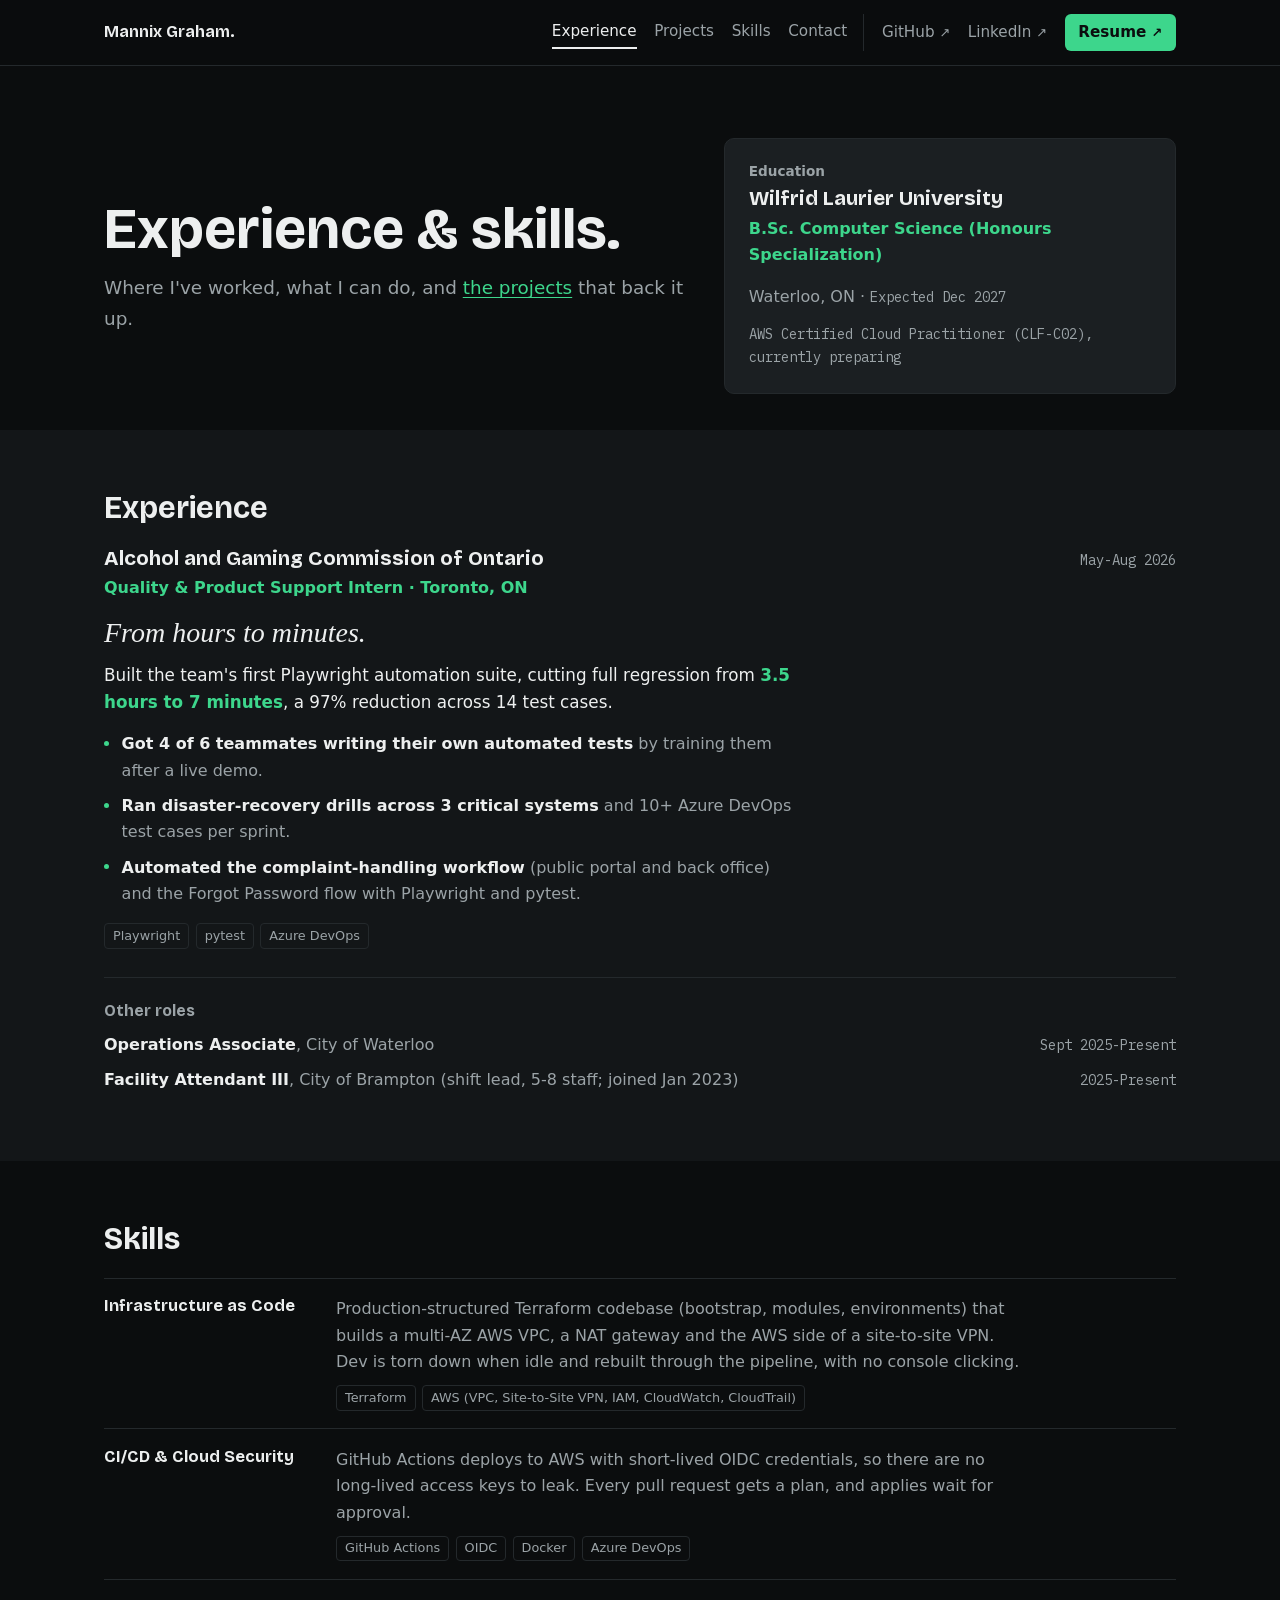
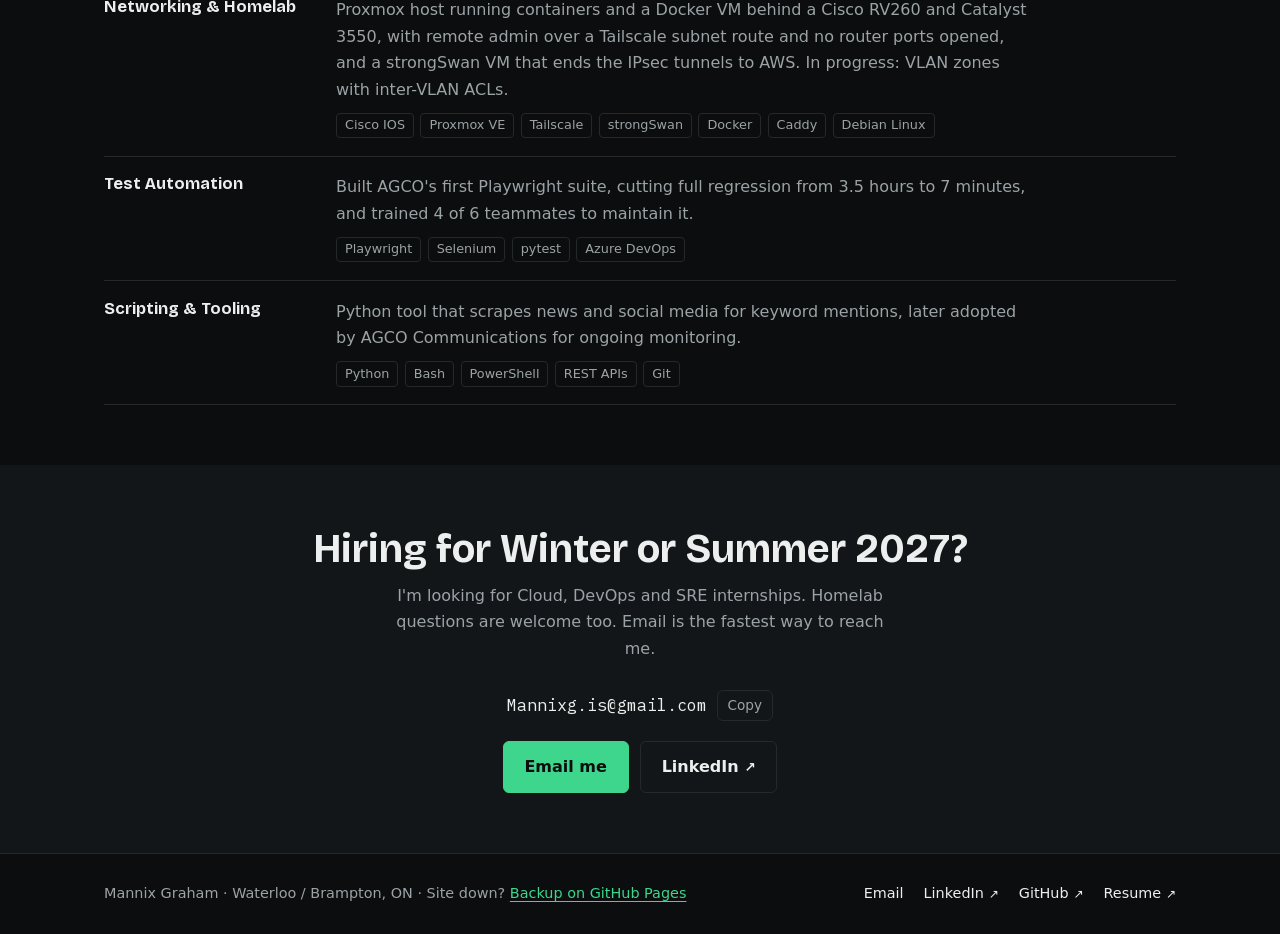
==== experience.html @ 47ee9759 "feat: hero stats, tech tags, outcome-led bullets and footer contact links Proof numbers move into th" ====
<!DOCTYPE html>
<html lang="en" class="no-js">
<head>
  <meta charset="UTF-8" />
  <meta name="viewport" content="width=device-width, initial-scale=1" />
  <title>Experience | Mannix Graham</title>
  <meta name="description" content="Quality & Product Support Intern at AGCO (Playwright suite: 3.5h to 7m regression), plus skills in Terraform, AWS, GitHub Actions, Cisco networking and test automation." />
  <meta name="theme-color" content="#0B0D0E" />
  <link rel="canonical" href="https://portfolio-site.tail8c489d.ts.net/experience.html" />
  <meta property="og:type" content="website" />
  <meta property="og:url" content="https://portfolio-site.tail8c489d.ts.net/experience.html" />
  <meta property="og:title" content="Experience | Mannix Graham" />
  <meta property="og:description" content="Quality & Product Support Intern at AGCO (Playwright suite: 3.5h to 7m regression), plus skills in Terraform, AWS, GitHub Actions, Cisco networking and test automation." />
  <meta property="og:image" content="https://mannixgr.github.io/mannix-portfolio/og-experience.png" />
  <meta property="og:image:width" content="1200" />
  <meta property="og:image:height" content="630" />
  <meta name="twitter:card" content="summary_large_image" />
  <link rel="icon" href="data:image/svg+xml,%3Csvg xmlns='http://www.w3.org/2000/svg' viewBox='0 0 64 64'%3E%3Crect width='64' height='64' rx='12' fill='%230B0D0E'/%3E%3Ctext x='32' y='43' font-family='monospace' font-size='30' font-weight='700' text-anchor='middle' fill='%233DD68C'%3EMG%3C/text%3E%3C/svg%3E" />
  <link rel="preload" href="fonts/bricolage-grotesque-latin.woff2" as="font" type="font/woff2" crossorigin />
  <script>document.documentElement.className = 'js';</script>
  <link rel="stylesheet" href="styles.css" />
</head>
<body>
  <a class="skip-link" href="#main">Skip to content</a>

  <header class="site-header">
    <div class="container nav">
      <a class="nav-name" href="./">Mannix Graham.</a>
      <nav class="nav-sections" aria-label="Sections">
        <a href="experience.html" aria-current="page">Experience</a>
        <a href="projects.html">Projects</a>
        <a href="experience.html#skills">Skills</a>
        <a href="#contact">Contact</a>
      </nav>
      <div class="nav-actions">
        <a href="https://github.com/Mannixgr" target="_blank" rel="noopener noreferrer">GitHub <span class="ext" aria-hidden="true">↗</span></a>
        <a href="https://linkedin.com/in/mannixgraham" target="_blank" rel="noopener noreferrer">LinkedIn <span class="ext" aria-hidden="true">↗</span></a>
        <a class="nav-resume" href="Mannix-Graham-Resume.pdf" target="_blank" rel="noopener noreferrer">Resume <span class="ext" aria-hidden="true">↗</span></a>
      </div>
    </div>
  </header>

  <main id="main" tabindex="-1">
    <section class="page-hero" aria-labelledby="page-title">
      <div class="container page-hero-grid">
        <div>
          <h1 id="page-title">Experience &amp; skills.</h1>
          <p class="lede">Where I've worked, what I can do, and <a href="projects.html">the projects</a> that back it up.</p>
        </div>
        <aside class="edu-card" aria-labelledby="education-title">
          <h2 id="education-title" class="edu-label">Education</h2>
          <h3>Wilfrid Laurier University</h3>
          <p class="entry-role">B.Sc. Computer Science (Honours Specialization)</p>
          <p class="entry-sub">Waterloo, ON · <span class="entry-date">Expected Dec 2027</span></p>
          <p class="also">AWS Certified Cloud Practitioner (CLF-C02), currently preparing</p>
        </aside>
      </div>
    </section>

    <!-- Experience -->
    <section class="band" id="experience" aria-labelledby="experience-title">
      <div class="container">
        <h2 id="experience-title" class="section-label">Experience</h2>

        <article class="entry">
          <div class="entry-head">
            <h3>Alcohol and Gaming Commission of Ontario</h3>
            <span class="entry-date">May-Aug 2026</span>
          </div>
          <p class="entry-role">Quality &amp; Product Support Intern · Toronto, ON</p>

          <p class="outcome">From hours to minutes.</p>
          <p class="highlight">Built the team's first Playwright automation suite, cutting full regression from <strong>3.5 hours to 7 minutes</strong>, a 97% reduction across 14 test cases.</p>

          <ul class="bullets">
            <li><strong>Got 4 of 6 teammates writing their own automated tests</strong> by training them after a live demo.</li>
            <li><strong>Ran disaster-recovery drills across 3 critical systems</strong> and 10+ Azure DevOps test cases per sprint.</li>
            <li><strong>Automated the complaint-handling workflow</strong> (public portal and back office) and the Forgot Password flow with Playwright and pytest.</li>
          </ul>
          <ul class="tech" aria-label="Tech stack"><li>Playwright</li><li>pytest</li><li>Azure DevOps</li></ul>
        </article>

        <ul class="also-list" aria-label="Other roles">
          <li class="also-label" aria-hidden="true">Other roles</li>
          <li><span><strong>Operations Associate</strong>, City of Waterloo</span><span class="entry-date">Sept 2025-Present</span></li>
          <li><span><strong>Facility Attendant III</strong>, City of Brampton (shift lead, 5-8 staff; joined Jan 2023)</span><span class="entry-date">2025-Present</span></li>
        </ul>
      </div>
    </section>

    <!-- Skills -->
    <section id="skills" aria-labelledby="skills-title">
      <div class="container">
        <h2 id="skills-title" class="section-label">Skills</h2>
        <div class="skill-list">
          <div class="skill-row">
            <h3>Infrastructure as Code</h3>
            <div>
              <p>Production-structured Terraform codebase (bootstrap, modules, environments) that builds a multi-AZ AWS VPC, a NAT gateway and the AWS side of a site-to-site VPN. Dev is torn down when idle and rebuilt through the pipeline, with no console clicking.</p>
              <ul class="tech" aria-label="Tech stack"><li>Terraform</li><li>AWS (VPC, Site-to-Site VPN, IAM, CloudWatch, CloudTrail)</li></ul>
            </div>
          </div>
          <div class="skill-row">
            <h3>CI/CD &amp; Cloud Security</h3>
            <div>
              <p>GitHub Actions deploys to AWS with short-lived OIDC credentials, so there are no long-lived access keys to leak. Every pull request gets a plan, and applies wait for approval.</p>
              <ul class="tech" aria-label="Tech stack"><li>GitHub Actions</li><li>OIDC</li><li>Docker</li><li>Azure DevOps</li></ul>
            </div>
          </div>
          <div class="skill-row">
            <h3>Networking &amp; Homelab</h3>
            <div>
              <p>Proxmox host running containers and a Docker VM behind a Cisco RV260 and Catalyst 3550, with remote admin over a Tailscale subnet route and no router ports opened, and a strongSwan VM that ends the IPsec tunnels to AWS. In progress: VLAN zones with inter-VLAN ACLs.</p>
              <ul class="tech" aria-label="Tech stack"><li>Cisco IOS</li><li>Proxmox VE</li><li>Tailscale</li><li>strongSwan</li><li>Docker</li><li>Caddy</li><li>Debian Linux</li></ul>
            </div>
          </div>
          <div class="skill-row">
            <h3>Test Automation</h3>
            <div>
              <p>Built AGCO's first Playwright suite, cutting full regression from 3.5 hours to 7 minutes, and trained 4 of 6 teammates to maintain it.</p>
              <ul class="tech" aria-label="Tech stack"><li>Playwright</li><li>Selenium</li><li>pytest</li><li>Azure DevOps</li></ul>
            </div>
          </div>
          <div class="skill-row">
            <h3>Scripting &amp; Tooling</h3>
            <div>
              <p>Python tool that scrapes news and social media for keyword mentions, later adopted by AGCO Communications for ongoing monitoring.</p>
              <ul class="tech" aria-label="Tech stack"><li>Python</li><li>Bash</li><li>PowerShell</li><li>REST APIs</li><li>Git</li></ul>
            </div>
          </div>
        </div>
      </div>
    </section>

    <!-- Contact -->
    <section class="cta band" id="contact" aria-labelledby="contact-title">
      <div class="container">
        <h2 id="contact-title">Hiring for Winter or Summer 2027?</h2>
        <p>I'm looking for Cloud, DevOps and SRE internships. Homelab questions are welcome too. Email is the fastest way to reach me.</p>
        <p class="email-line">
          <span class="email-address">Mannixg.is@gmail.com</span>
          <button type="button" class="copy-btn" data-copy="Mannixg.is@gmail.com">Copy</button>
        </p>
        <div class="hero-actions">
          <a class="btn btn-primary" href="mailto:Mannixg.is@gmail.com?subject=Internship%20opportunity">Email me</a>
          <a class="btn" href="https://linkedin.com/in/mannixgraham" target="_blank" rel="noopener noreferrer">LinkedIn <span class="ext" aria-hidden="true">↗</span></a>
        </div>
      </div>
    </section>
  </main>

  <footer>
    <div class="container footer-row">
      <div class="footer-id">Mannix Graham · Waterloo / Brampton, ON · <span class="deploy-stamp" hidden></span><span class="mirror-link">Site down? <a href="https://mannixgr.github.io/mannix-portfolio/">Backup on GitHub Pages</a></span></div>
      <nav class="footer-links" aria-label="Contact">
        <a href="mailto:Mannixg.is@gmail.com">Email</a>
        <a href="https://linkedin.com/in/mannixgraham" target="_blank" rel="noopener noreferrer">LinkedIn <span class="ext" aria-hidden="true">↗</span></a>
        <a href="https://github.com/Mannixgr" target="_blank" rel="noopener noreferrer">GitHub <span class="ext" aria-hidden="true">↗</span></a>
        <a href="Mannix-Graham-Resume.pdf" target="_blank" rel="noopener noreferrer">Resume <span class="ext" aria-hidden="true">↗</span></a>
      </nav>
    </div>
  </footer>

  <script src="site.js"></script>
</body>
</html>
---- styles.css ----
/* Self-hosted fonts (SIL Open Font License, see fonts/README.md) */
@font-face {
  font-family: "Bricolage Grotesque";
  font-style: normal;
  font-weight: 500 700;
  font-display: swap;
  src: url("fonts/bricolage-grotesque-latin.woff2") format("woff2");
}
@font-face {
  font-family: "IBM Plex Mono";
  font-style: normal;
  font-weight: 400;
  font-display: swap;
  src: url("fonts/ibm-plex-mono-400-latin.woff2") format("woff2");
}
@font-face {
  font-family: "IBM Plex Mono";
  font-style: normal;
  font-weight: 500;
  font-display: swap;
  src: url("fonts/ibm-plex-mono-500-latin.woff2") format("woff2");
}
@font-face {
  font-family: "Instrument Serif";
  font-style: italic;
  font-weight: 400;
  font-display: swap;
  src: url("fonts/instrument-serif-italic-latin.woff2") format("woff2");
}

:root {
  --bg: #0B0D0E;              /* graphite, no colour tint */
  --bg-alt: #131618;
  --card-alt: #1B1F22;
  --border: #24292C;
  --text-main: #EDEFEF;       /* headings and body — ~17:1 on --bg */
  --text-muted: #9BA3A7;      /* secondary copy, dates, tags — ~7.6:1 on --bg */
  --accent: #3DD68C;          /* the one colour: links, CTAs, focus — ~10:1 on --bg */
  --on-accent: #0B0D0E;       /* text drawn on top of accent-filled buttons */
  --max-width: 1120px;
  --font-head: "Bricolage Grotesque", system-ui, -apple-system, "Segoe UI", sans-serif;
  --font-body: system-ui, -apple-system, "Segoe UI", sans-serif;
  --font-mono: "IBM Plex Mono", ui-monospace, "SF Mono", Menlo, monospace;
  --font-serif: "Instrument Serif", Georgia, serif; /* project outcome lines only */
  --ease: cubic-bezier(0.2, 0.7, 0.2, 1);
}

* { box-sizing: border-box; margin: 0; padding: 0; }

html { scroll-behavior: smooth; }

body {
  font-family: var(--font-body);
  font-size: 1rem;
  background: var(--bg);
  color: var(--text-main);
  line-height: 1.65;
  -webkit-font-smoothing: antialiased;
}

h1, h2, h3 { font-family: var(--font-head); font-weight: 700; line-height: 1.2; text-wrap: balance; }

a { color: var(--accent); text-underline-offset: 3px; }
a:hover { text-decoration: none; }

:focus-visible {
  outline: 3px solid var(--accent);
  outline-offset: 3px;
  border-radius: 4px;
}

.skip-link {
  position: absolute;
  left: 1rem;
  top: -4rem;
  background: var(--accent);
  color: var(--on-accent);
  padding: 0.5rem 1rem;
  border-radius: 6px;
  z-index: 50;
}
.skip-link:focus { top: 0.5rem; }

.container {
  width: 100%;
  max-width: var(--max-width);
  margin: 0 auto;
  padding: 0 1.5rem;
}

/* Header — name + the three things a recruiter needs, always in reach */
.site-header {
  position: sticky;
  top: 0;
  z-index: 20;
  background: rgba(11, 13, 14, 0.88);
  backdrop-filter: blur(6px);
  border-bottom: 1px solid var(--border);
}

.nav {
  display: flex;
  align-items: center;
  gap: 1rem;
  padding-block: 0.85rem;
}

.nav-name {
  font-family: var(--font-head);
  font-weight: 700;
  color: var(--text-main);
  text-decoration: none;
  white-space: nowrap;
  margin-right: auto;
}

/* In-page section links; the one you're reading gets aria-current */
.nav-sections { display: flex; gap: 1.1rem; }
.nav-sections a {
  color: var(--text-muted);
  text-decoration: none;
  font-size: 0.95rem;
  white-space: nowrap;
  padding: 0.2rem 0;
  border-bottom: 2px solid transparent;
  transition: color 150ms, border-color 150ms;
}
.nav-sections a:hover { color: var(--text-main); }
.nav-sections a[aria-current] { color: var(--text-main); border-bottom-color: var(--text-main); }

/* Keep headings clear of the sticky header when jumping to a section */
section[id], main, .project[id] { scroll-margin-top: 4.5rem; }
main:focus { outline: none; }

.nav-actions {
  display: flex;
  align-items: center;
  gap: 1.1rem;
  padding-left: 1.1rem;
  border-left: 1px solid var(--border);
}

/* Phones: section links drop to their own scrollable row under the name */
@media (max-width: 640px) {
  .nav { flex-wrap: wrap; row-gap: 0.5rem; }
  .nav-sections { order: 3; width: 100%; overflow-x: auto; gap: 1.25rem; }
  .nav-actions { padding-left: 0; border-left: 0; }
  section[id], main, .project[id] { scroll-margin-top: 7rem; }
}

.nav-actions a {
  color: var(--text-muted);
  text-decoration: none;
  font-size: 0.95rem;
  white-space: nowrap;
}
.nav-actions a:hover { color: var(--text-main); }

.nav-resume {
  color: var(--on-accent) !important;
  background: var(--accent);
  padding: 0.4rem 0.85rem;
  border-radius: 6px;
  font-weight: 700;
  transition: filter 150ms;
}
.nav-resume:hover { filter: brightness(0.88); }

/* Hero — the one screen every recruiter actually reads */
.hero {
  position: relative;
  padding: clamp(3rem, 9vw, 5.5rem) 0 clamp(2.5rem, 6vw, 3.5rem);
}
.hero > .container { position: relative; z-index: 1; }
.hero .proof { margin-top: clamp(2rem, 5vw, 3rem); }
@media (min-width: 960px) {
  .hero-grid { display: grid; grid-template-columns: minmax(0, 1.5fr) minmax(0, 1fr); gap: 4rem; align-items: center; }
  .hero .proof { grid-template-columns: 1fr; margin-top: 0; border-top: 0; padding: 0 0 0 2.5rem; border-left: 1px solid var(--border); gap: 1.75rem; }
}

/* Drifting network graph behind the hero; fades out toward the bottom */
.hero-net {
  position: absolute;
  inset: 0;
  width: 100%;
  height: 100%;
  pointer-events: none;
  -webkit-mask-image: linear-gradient(to bottom, #000 55%, transparent);
  mask-image: linear-gradient(to bottom, #000 55%, transparent);
}

h1 { font-size: clamp(2.3rem, 7vw, 4rem); line-height: 1.1; margin-bottom: 1rem; }

.hero-tagline {
  font-size: clamp(1.1rem, 2.6vw, 1.35rem);
  color: var(--text-muted);
  max-width: 36rem;
  margin-bottom: 1.5rem;
  text-wrap: pretty; /* no single word stranded on the last line */
}
.hero-tagline strong { color: var(--text-main); font-weight: 600; }

.hero-actions {
  display: flex;
  flex-wrap: wrap;
  gap: 0.7rem;
  margin-bottom: 1.25rem;
}
.hero .hero-actions { margin-bottom: 0; }

/* Availability: what recruiters filter on, first thing in the hero */
.hero-status {
  display: inline-block;
  font-size: 0.9rem;
  color: var(--text-muted);
  border: 1px solid var(--border);
  border-radius: 999px;
  padding: 0.3rem 0.85rem;
  margin-bottom: 1.25rem;
}
.hero-status strong { color: var(--text-main); font-weight: 600; white-space: nowrap; }
.status-dot {
  display: inline-block;
  vertical-align: middle;
  margin: -2px 0.55rem 0 0;
  width: 8px;
  height: 8px;
  border-radius: 50%;
  background: var(--accent);
  box-shadow: 0 0 0 3px rgba(61, 214, 140, 0.2);
}

.btn {
  display: inline-block;
  padding: 0.75rem 1.3rem;
  border-radius: 6px;
  border: 1px solid var(--border);
  background: transparent;
  color: var(--text-main);
  font-weight: 600;
  text-decoration: none;
  transition: background 150ms, border-color 150ms, transform 150ms;
}
.btn:hover { border-color: var(--accent); background: var(--card-alt); }
.btn:active { transform: translateY(1px); }
.btn-primary { background: var(--accent); color: var(--on-accent); border-color: var(--accent); }
.btn-primary:hover { filter: brightness(0.88); }

/* Page header on Projects / Experience */
.page-hero { padding: clamp(2.75rem, 8vw, 4.5rem) 0 clamp(1.5rem, 4vw, 2.25rem); }
.page-hero h1 { font-size: clamp(2.3rem, 6.5vw, 3.6rem); margin-bottom: 0.75rem; }
.page-hero .lede { margin: 0; }
.page-hero-grid { display: grid; gap: 2rem; }
@media (min-width: 900px) { .page-hero-grid { grid-template-columns: minmax(0, 1.3fr) minmax(0, 1fr); align-items: center; } }
.edu-card { background: var(--card-alt); border: 1px solid var(--border); border-radius: 10px; padding: 1.5rem; }
.edu-card h3 { font-size: 1.3rem; }
.edu-card .entry-sub { margin-bottom: 0.75rem; }
.edu-card .also { margin-top: 0; }
.edu-label { font-family: var(--font-body); font-size: 0.85rem; font-weight: 600; color: var(--text-muted); margin-bottom: 0.5rem; }

.more-link { display: inline-block; margin-top: 1.25rem; font-weight: 600; }

/* Section rhythm — soft alternating bands instead of boxed-in cards */
section { padding: clamp(2.5rem, 6vw, 3.75rem) 0; }
section.band { background: var(--bg-alt); }

.section-label {
  font-size: clamp(1.5rem, 3.5vw, 1.9rem);
  margin-bottom: 1.25rem;
}

.lede { font-size: 1.15rem; color: var(--text-muted); max-width: 40rem; }
.project p, .status-list, .bullets, .highlight, .skill-row p, .entry-sub { max-width: 68ch; }
.lede strong { color: var(--text-main); font-weight: 600; }

.entry + .entry { margin-top: 2rem; padding-top: 2rem; border-top: 1px solid var(--border); }

.entry-head {
  display: flex;
  flex-wrap: wrap;
  justify-content: space-between;
  align-items: baseline;
  gap: 0.25rem 1rem;
}
.entry-head h3 { font-size: 1.3rem; }
.entry-date { font-variant-numeric: tabular-nums; font-family: var(--font-mono); color: var(--text-muted); font-size: 0.88rem; white-space: nowrap; }
.entry-sub { color: var(--text-muted); margin: 0.2rem 0 1rem; }
.entry-role { color: var(--accent); font-weight: 600; margin: 0.2rem 0 1rem; }
.bullets li strong { color: var(--text-main); font-weight: 600; }
.entry .tech { margin-top: 1rem; }

/* One-line outcome above the details: "From hours to minutes." */
.outcome {
  font-family: var(--font-serif);
  font-style: italic;
  font-size: clamp(1.45rem, 3.6vw, 1.75rem);
  line-height: 1.15;
  color: var(--text-main);
  margin-bottom: 0.75rem;
}
.project .outcome { color: var(--text-main); margin-bottom: 0.75rem; }

.highlight {
  font-size: 1.05rem;
  margin-bottom: 0.9rem;
}
.highlight strong { color: var(--accent); }

.bullets { list-style: none; }
.bullets li {
  position: relative;
  padding-left: 1.1rem;
  margin-bottom: 0.55rem;
  color: var(--text-muted);
}
.bullets li::before {
  content: "";
  position: absolute;
  left: 0;
  top: 0.6em;
  width: 5px;
  height: 5px;
  border-radius: 50%;
  background: var(--accent);
}

.also {
  font-family: var(--font-mono);
  font-size: 0.88rem;
  color: var(--text-muted);
  margin-top: 1.25rem;
}

/* Other roles: one line each, title on the left, dates on the right */
.also-list { list-style: none; margin-top: 1.75rem; padding-top: 1.25rem; border-top: 1px solid var(--border); }
.also-label { font-family: var(--font-head); font-weight: 700; color: var(--text-main); margin-bottom: 0.6rem; }
.also-list li {
  display: flex;
  flex-wrap: wrap;
  justify-content: space-between;
  align-items: baseline;
  gap: 0.1rem 1rem;
  color: var(--text-muted);
  margin-bottom: 0.5rem;
}
.also-list li strong { color: var(--text-main); font-weight: 600; }

/* Projects */
/* Stacked cards; the featured ones carry a full-width diagram */
.project-grid { display: grid; gap: 1.25rem; }
.project {
  display: flex;
  flex-direction: column;
  background: var(--card-alt);
  border: 1px solid var(--border);
  border-radius: 10px;
  padding: clamp(1.25rem, 2.5vw, 2rem);
}
.project .project-links, .project > .project-link { margin-top: auto; }
.project-body > :last-child, .project-text > :last-child { margin-bottom: 0; }

/* Wide screens: two cards a row; featured ones take the full row */
@media (min-width: 760px) {
  .project-grid { grid-template-columns: 1fr 1fr; }
  .project.lead, .project.featured { grid-column: 1 / -1; }
}
/* Home lead card: text left, its diagram right */
@media (min-width: 1000px) {
  .project.lead { display: grid; grid-template-columns: minmax(0, 5fr) minmax(0, 7fr); gap: 2.5rem; align-items: center; }
  .project.lead .diagram { margin: 0; }
  /* Projects page: description left, status right, diagram full width below */
  .project.featured { display: grid; grid-template-columns: 1fr 1fr; column-gap: 2.5rem; }
  .project.featured > h2, .project.featured > .outcome, .project.featured > .diagram { grid-column: 1 / -1; }
  .project.featured > .project-body { grid-column: 1; }
  .project.featured > .status-list { grid-column: 2; }
}
.project h2, .project h3 { font-size: clamp(1.3rem, 3vw, 1.5rem); margin-bottom: 0.6rem; }
.project p { color: var(--text-muted); margin-bottom: 0.85rem; }
.project > :last-child { margin-bottom: 0; }

/* Built / In progress / Next, so the status of each part is clear at a glance */
.status-list { list-style: none; margin-bottom: 0.85rem; }
.status-list li {
  display: grid;
  grid-template-columns: 6.5rem 1fr;
  gap: 0 1rem;
  color: var(--text-muted);
  margin-bottom: 0.45rem;
}
.status-tag {
  font-family: var(--font-mono);
  font-size: 0.78rem;
  text-transform: uppercase;
  letter-spacing: 0.05em;
  color: var(--text-main);
  padding-top: 0.2rem;
}
@media (max-width: 480px) {
  .status-list li { grid-template-columns: 1fr; margin-bottom: 0.85rem; }
}

.tech { list-style: none; display: flex; flex-wrap: wrap; gap: 0.4rem; margin-bottom: 0.85rem; }
.tech li { font-size: 0.8rem; color: var(--text-muted); border: 1px solid var(--border); border-radius: 4px; padding: 0.1rem 0.5rem; line-height: 1.6; }
.ext { display: inline-block; font-size: 0.85em; transition: transform 150ms; }
a:hover .ext { transform: translate(2px, -2px); }

.project-link { display: inline-block; padding: 0.4rem 0; font-size: 0.92rem; font-weight: 600; }
.project-links { display: flex; flex-wrap: wrap; gap: 0.5rem 1.5rem; }

/* Diagram: dark frame to match the page; click opens it full size */
.diagram { margin: 1.25rem 0 0; }
.diagram a {
  display: block;
  background: var(--bg);
  border: 1px solid var(--border);
  border-radius: 12px;
  padding: 0.5rem;
  transition: border-color 150ms;
}
.diagram a:hover { border-color: var(--text-muted); }
.diagram img, .diagram svg { display: block; width: 100%; height: auto; border-radius: 4px; }

/* Self-drawing diagram: boxes fade in, then each link traces itself */
.traced .trace-node { opacity: 0; transition: opacity 500ms ease; }
.traced .trace-line { transition: stroke-dashoffset 900ms var(--ease); }
.traced .trace-late { opacity: 0; transition: opacity 600ms ease; }
.traced.is-traced .trace-node, .traced.is-traced .trace-late { opacity: 1; }
.diagram figcaption {
  font-family: var(--font-mono);
  font-size: 0.78rem;
  color: var(--text-muted);
  padding-top: 0.5rem;
  text-align: center;
}

/* Skills */
.skill-row {
  display: grid;
  grid-template-columns: 13rem 1fr;
  gap: 0.4rem 1.5rem;
  padding: 1.1rem 0;
  border-top: 1px solid var(--border);
}
.skill-row:last-child { border-bottom: 1px solid var(--border); }
.skill-row h3 { font-size: 1.02rem; }
.skill-row p { color: var(--text-muted); }
.skill-row .tech { margin: 0.6rem 0 0; }

@media (max-width: 640px) {
  .skill-row { grid-template-columns: 1fr; }
}

/* Final CTA */
.cta { text-align: center; }
.cta h2 { font-size: clamp(1.8rem, 5vw, 2.5rem); margin-bottom: 0.6rem; }
.cta p { color: var(--text-muted); max-width: 32rem; margin: 0 auto 1.75rem; }
.cta p strong { color: var(--text-main); }
.cta .hero-actions { justify-content: center; margin-bottom: 0; }

/* Email you can read and copy, for people whose mail app doesn't open */
.email-line {
  display: flex;
  justify-content: center;
  align-items: center;
  flex-wrap: wrap;
  gap: 0.6rem;
}
.cta .email-line { margin-bottom: 1.25rem; }
.email-address { font-family: var(--font-mono); color: var(--text-main); font-size: 1.05rem; }
.no-js .copy-btn { display: none; }
.copy-btn {
  font: inherit;
  font-size: 0.85rem;
  color: var(--text-muted);
  background: transparent;
  border: 1px solid var(--border);
  border-radius: 6px;
  padding: 0.2rem 0.6rem;
  cursor: pointer;
  transition: border-color 150ms, color 150ms;
}
.copy-btn:hover { border-color: var(--text-muted); color: var(--text-main); }
.copy-btn.is-copied { border-color: var(--accent); color: var(--accent); animation: copied 300ms var(--ease); }
@keyframes copied { 50% { transform: scale(1.08); } }

/* Footer */
footer {
  border-top: 1px solid var(--border);
  padding: 1.75rem 0;
  color: var(--text-muted);
  font-size: 0.9rem;
  text-align: center;
}
.footer-row { display: flex; flex-wrap: wrap; justify-content: center; align-items: center; gap: 0.75rem 2rem; }
.footer-links { display: flex; flex-wrap: wrap; justify-content: center; gap: 0.5rem 1.25rem; }
.footer-links a { color: var(--text-main); text-decoration: none; }
.footer-links a:hover { color: var(--accent); }
@media (min-width: 760px) { .footer-row { justify-content: space-between; text-align: left; } }
.deploy-stamp { display: block; font-variant-numeric: tabular-nums; font-family: var(--font-mono); font-size: 0.8rem; margin-bottom: 0.35rem; }
.deploy-stamp[hidden] { display: none; }

/* Proof strip: three numbers under the hero; stacks on phones */
.proof {
  list-style: none;
  display: grid;
  grid-template-columns: repeat(3, 1fr);
  gap: 1.5rem;
  border-top: 1px solid var(--border);
  padding-top: 1.5rem;
}
.proof li { display: flex; flex-direction: column; gap: 0.35rem; }
.proof-num {
  font-family: var(--font-head);
  font-weight: 700;
  font-size: clamp(1.6rem, 4vw, 2.1rem);
  line-height: 1.1;
  color: var(--text-main);
  font-variant-numeric: tabular-nums;
}
.proof-text { color: var(--text-muted); font-size: 0.95rem; line-height: 1.5; }
@media (max-width: 640px) {
  .proof { grid-template-columns: 1fr; gap: 1.1rem; }
}

@media (max-width: 480px) {
  .nav-actions { gap: 0.75rem; }
  /* The pill can't fit one line on phones; let it wrap as plain text */
  .hero-status { border: 0; padding: 0; }
  /* GitHub/LinkedIn sit right below in the hero; dropping them keeps the header to two rows */
  .nav-actions a:not(.nav-resume) { display: none; }
  .btn { flex: 1 1 calc(50% - 0.7rem); text-align: center; }
}

@media (prefers-reduced-motion: reduce) {
  html { scroll-behavior: auto; }
  *, *::before, *::after {
    transition: none !important;
    animation: none !important;
  }
}

.nowrap { white-space: nowrap; }
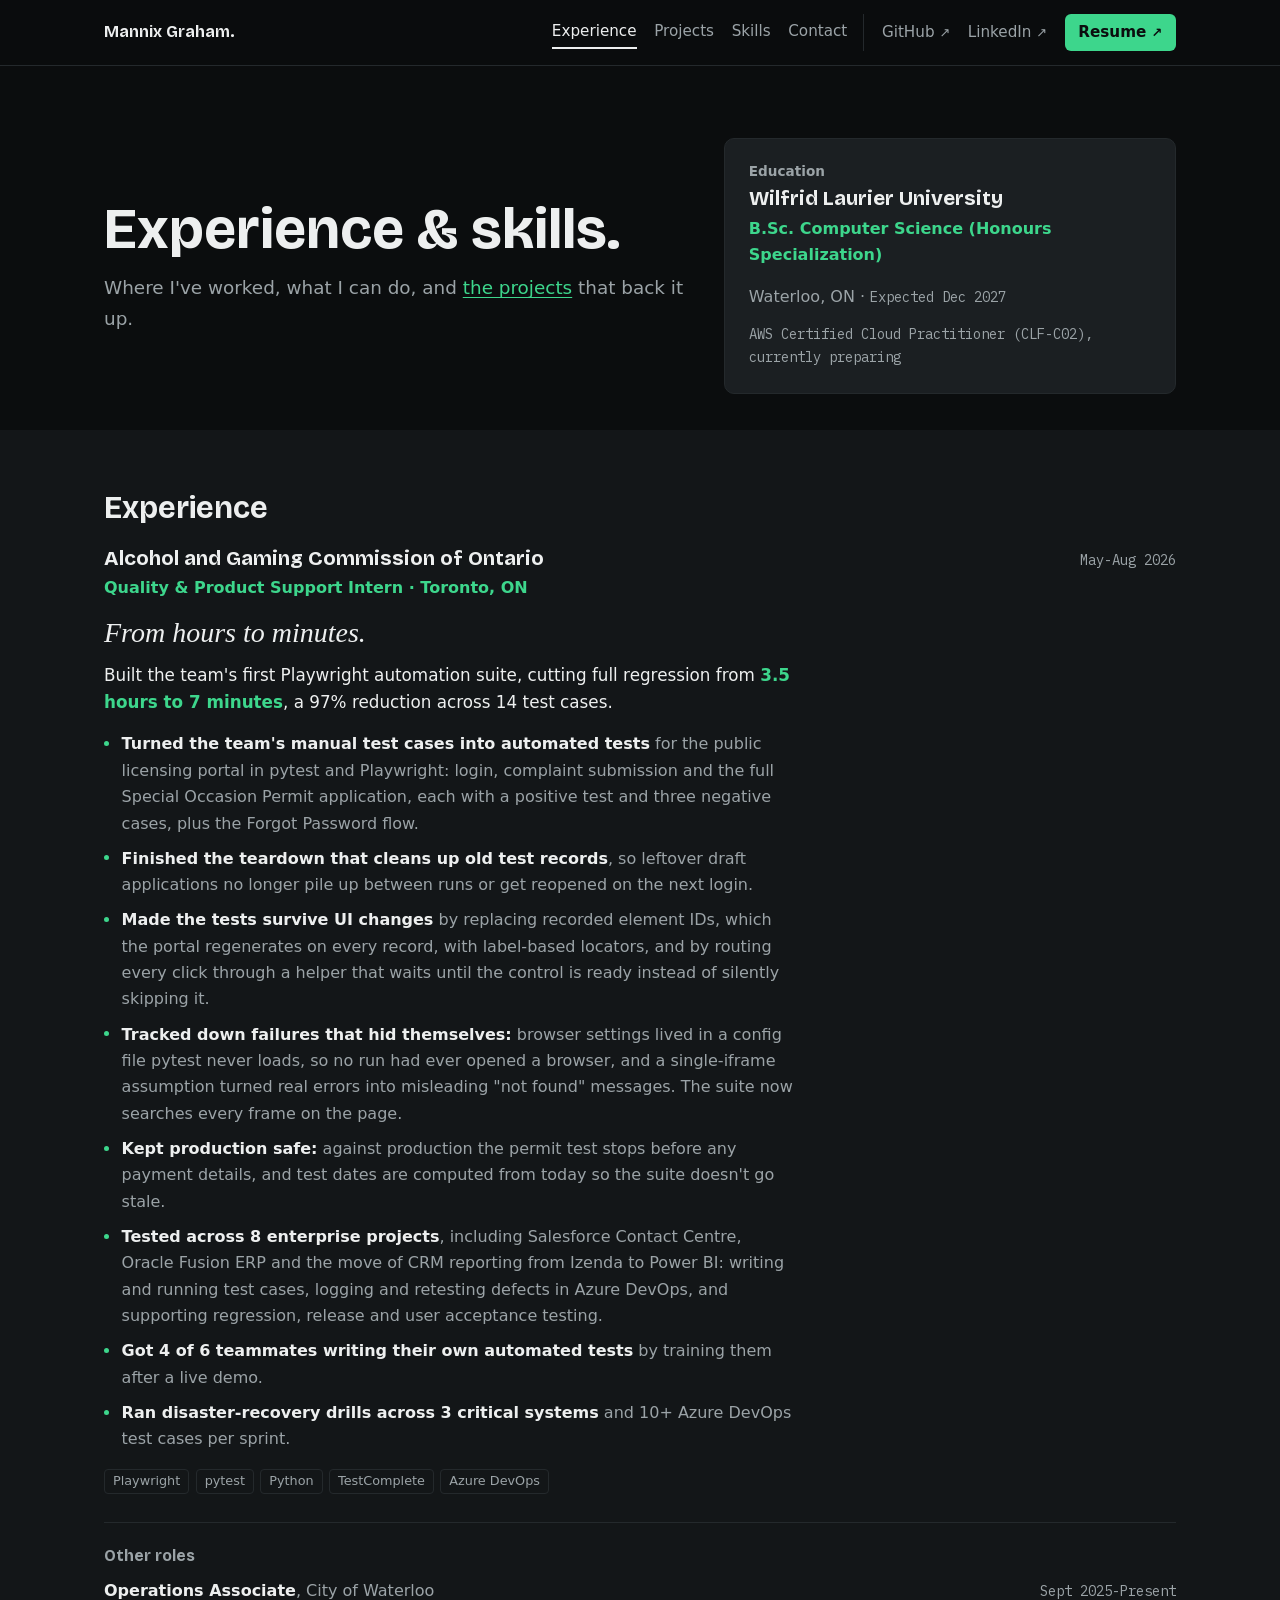
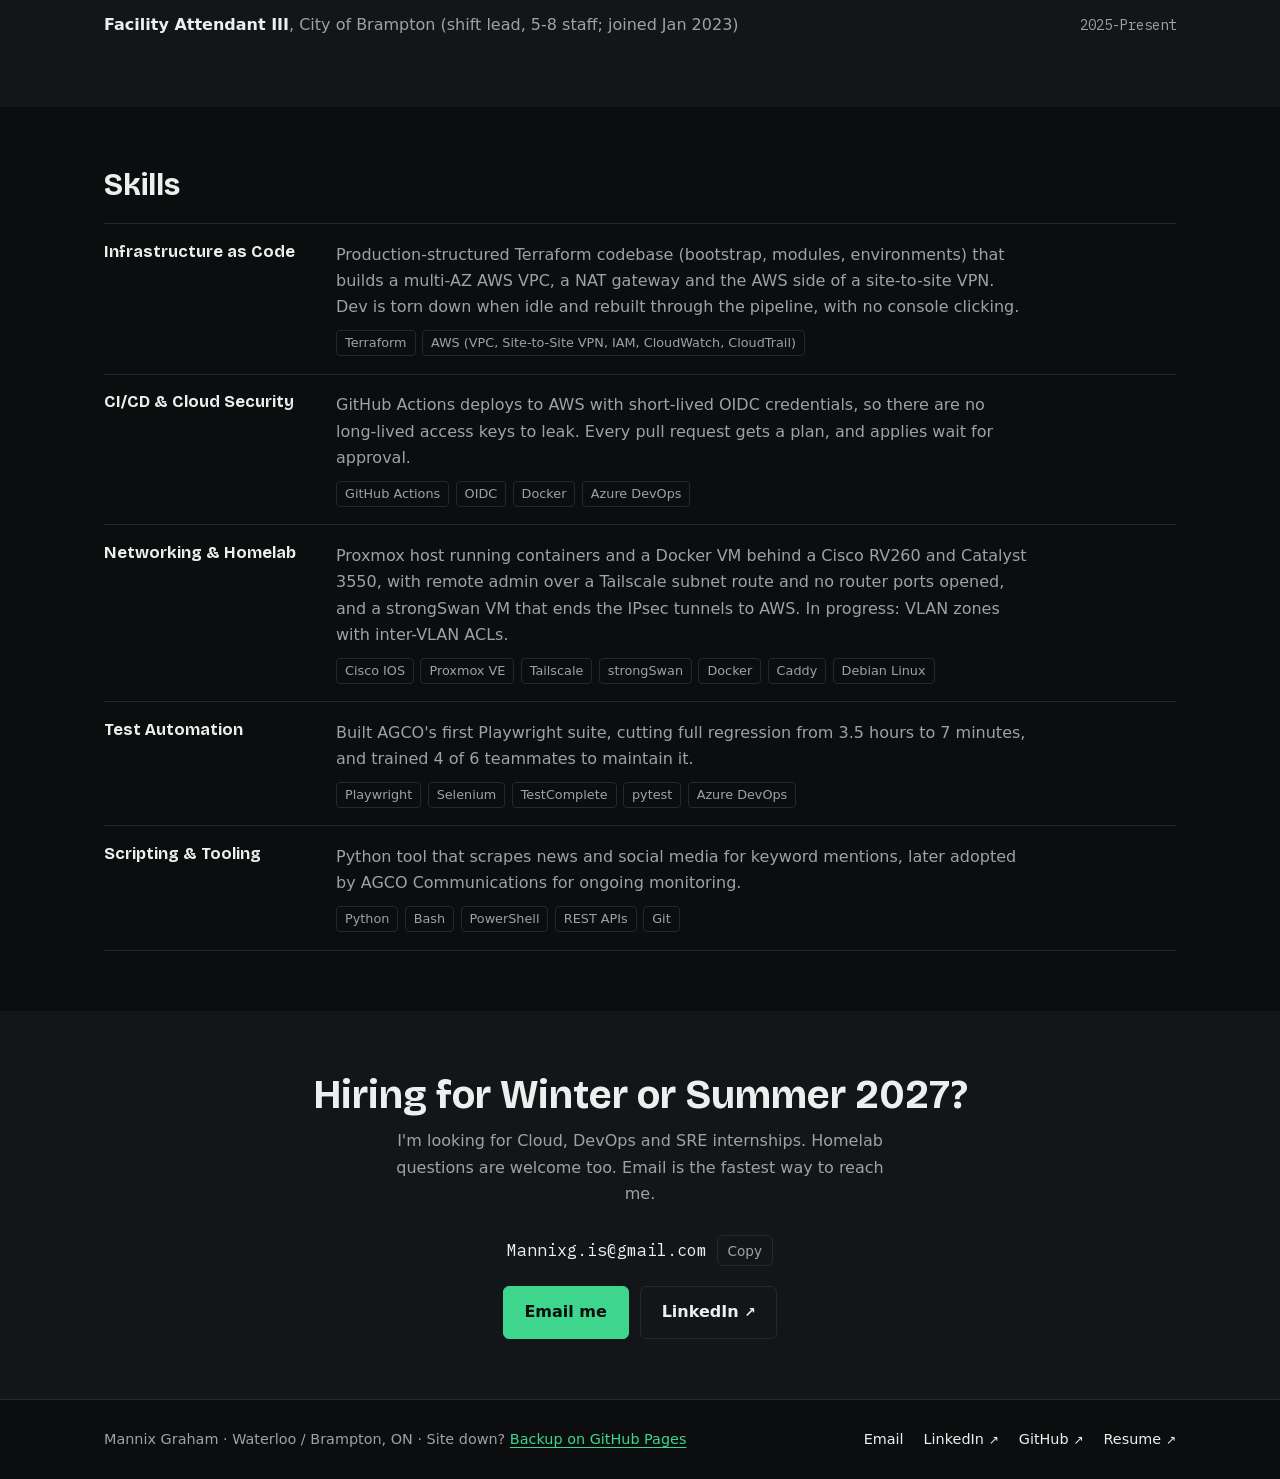
==== commit 473e0c0c: "docs: detail the AGCO automation work and enterprise testing The AGCO entry now covers the manual te" ====
--- a/experience.html
+++ b/experience.html
@@ -73,11 +73,16 @@
           <p class="highlight">Built the team's first Playwright automation suite, cutting full regression from <strong>3.5 hours to 7 minutes</strong>, a 97% reduction across 14 test cases.</p>
 
           <ul class="bullets">
+            <li><strong>Turned the team's manual test cases into automated tests</strong> for the public licensing portal in pytest and Playwright: login, complaint submission and the full Special Occasion Permit application, each with a positive test and three negative cases, plus the Forgot Password flow.</li>
+            <li><strong>Finished the teardown that cleans up old test records</strong>, so leftover draft applications no longer pile up between runs or get reopened on the next login.</li>
+            <li><strong>Made the tests survive UI changes</strong> by replacing recorded element IDs, which the portal regenerates on every record, with label-based locators, and by routing every click through a helper that waits until the control is ready instead of silently skipping it.</li>
+            <li><strong>Tracked down failures that hid themselves:</strong> browser settings lived in a config file pytest never loads, so no run had ever opened a browser, and a single-iframe assumption turned real errors into misleading "not found" messages. The suite now searches every frame on the page.</li>
+            <li><strong>Kept production safe:</strong> against production the permit test stops before any payment details, and test dates are computed from today so the suite doesn't go stale.</li>
+            <li><strong>Tested across 8 enterprise projects</strong>, including Salesforce Contact Centre, Oracle Fusion ERP and the move of CRM reporting from Izenda to Power BI: writing and running test cases, logging and retesting defects in Azure DevOps, and supporting regression, release and user acceptance testing.</li>
             <li><strong>Got 4 of 6 teammates writing their own automated tests</strong> by training them after a live demo.</li>
             <li><strong>Ran disaster-recovery drills across 3 critical systems</strong> and 10+ Azure DevOps test cases per sprint.</li>
-            <li><strong>Automated the complaint-handling workflow</strong> (public portal and back office) and the Forgot Password flow with Playwright and pytest.</li>
           </ul>
-          <ul class="tech" aria-label="Tech stack"><li>Playwright</li><li>pytest</li><li>Azure DevOps</li></ul>
+          <ul class="tech" aria-label="Tech stack"><li>Playwright</li><li>pytest</li><li>Python</li><li>TestComplete</li><li>Azure DevOps</li></ul>
         </article>
 
         <ul class="also-list" aria-label="Other roles">
@@ -118,7 +123,7 @@
             <h3>Test Automation</h3>
             <div>
               <p>Built AGCO's first Playwright suite, cutting full regression from 3.5 hours to 7 minutes, and trained 4 of 6 teammates to maintain it.</p>
-              <ul class="tech" aria-label="Tech stack"><li>Playwright</li><li>Selenium</li><li>pytest</li><li>Azure DevOps</li></ul>
+              <ul class="tech" aria-label="Tech stack"><li>Playwright</li><li>Selenium</li><li>TestComplete</li><li>pytest</li><li>Azure DevOps</li></ul>
             </div>
           </div>
           <div class="skill-row">
--- a/styles.css
+++ b/styles.css
@@ -357,6 +357,9 @@
   padding: clamp(1.25rem, 2.5vw, 2rem);
 }
 .project .project-links, .project > .project-link { margin-top: auto; }
+/* Status chip: where each project stands, before the copy */
+.project .badge { width: fit-content; align-self: flex-start; font-size: 0.78rem; font-weight: 600; color: var(--text-muted); border: 1px solid var(--border); border-radius: 999px; padding: 0.1rem 0.65rem; margin-bottom: 0.75rem; }
+.project .badge-live { color: var(--accent); border-color: rgba(61, 214, 140, 0.4); }
 .project-body > :last-child, .project-text > :last-child { margin-bottom: 0; }
 
 /* Wide screens: two cards a row; featured ones take the full row */
@@ -370,7 +373,7 @@
   .project.lead .diagram { margin: 0; }
   /* Projects page: description left, status right, diagram full width below */
   .project.featured { display: grid; grid-template-columns: 1fr 1fr; column-gap: 2.5rem; }
-  .project.featured > h2, .project.featured > .outcome, .project.featured > .diagram { grid-column: 1 / -1; }
+  .project.featured > h2, .project.featured > .outcome, .project.featured > .diagram, .project.featured > .badge { grid-column: 1 / -1; justify-self: start; }
   .project.featured > .project-body { grid-column: 1; }
   .project.featured > .status-list { grid-column: 2; }
 }
@@ -425,6 +428,13 @@
 .traced .trace-line { transition: stroke-dashoffset 900ms var(--ease); }
 .traced .trace-late { opacity: 0; transition: opacity 600ms ease; }
 .traced.is-traced .trace-node, .traced.is-traced .trace-late { opacity: 1; }
+/* Diagram lightbox: full width on the page; Esc, Close or the backdrop closes it */
+.lightbox { width: min(96vw, 1600px); max-width: none; max-height: 94vh; padding: 0.75rem; margin: auto; background: var(--bg); color: var(--text-main); border: 1px solid var(--border); border-radius: 12px; }
+.lightbox::backdrop { background: rgba(0, 0, 0, 0.78); }
+.lightbox img { display: block; width: 100%; height: auto; max-height: calc(94vh - 5rem); object-fit: contain; border-radius: 4px; }
+.lightbox-bar { display: flex; justify-content: space-between; align-items: center; gap: 1rem; padding-top: 0.75rem; }
+.lightbox .btn { padding: 0.45rem 1rem; font: inherit; font-weight: 600; cursor: pointer; }
+
 .diagram figcaption {
   font-family: var(--font-mono);
   font-size: 0.78rem;
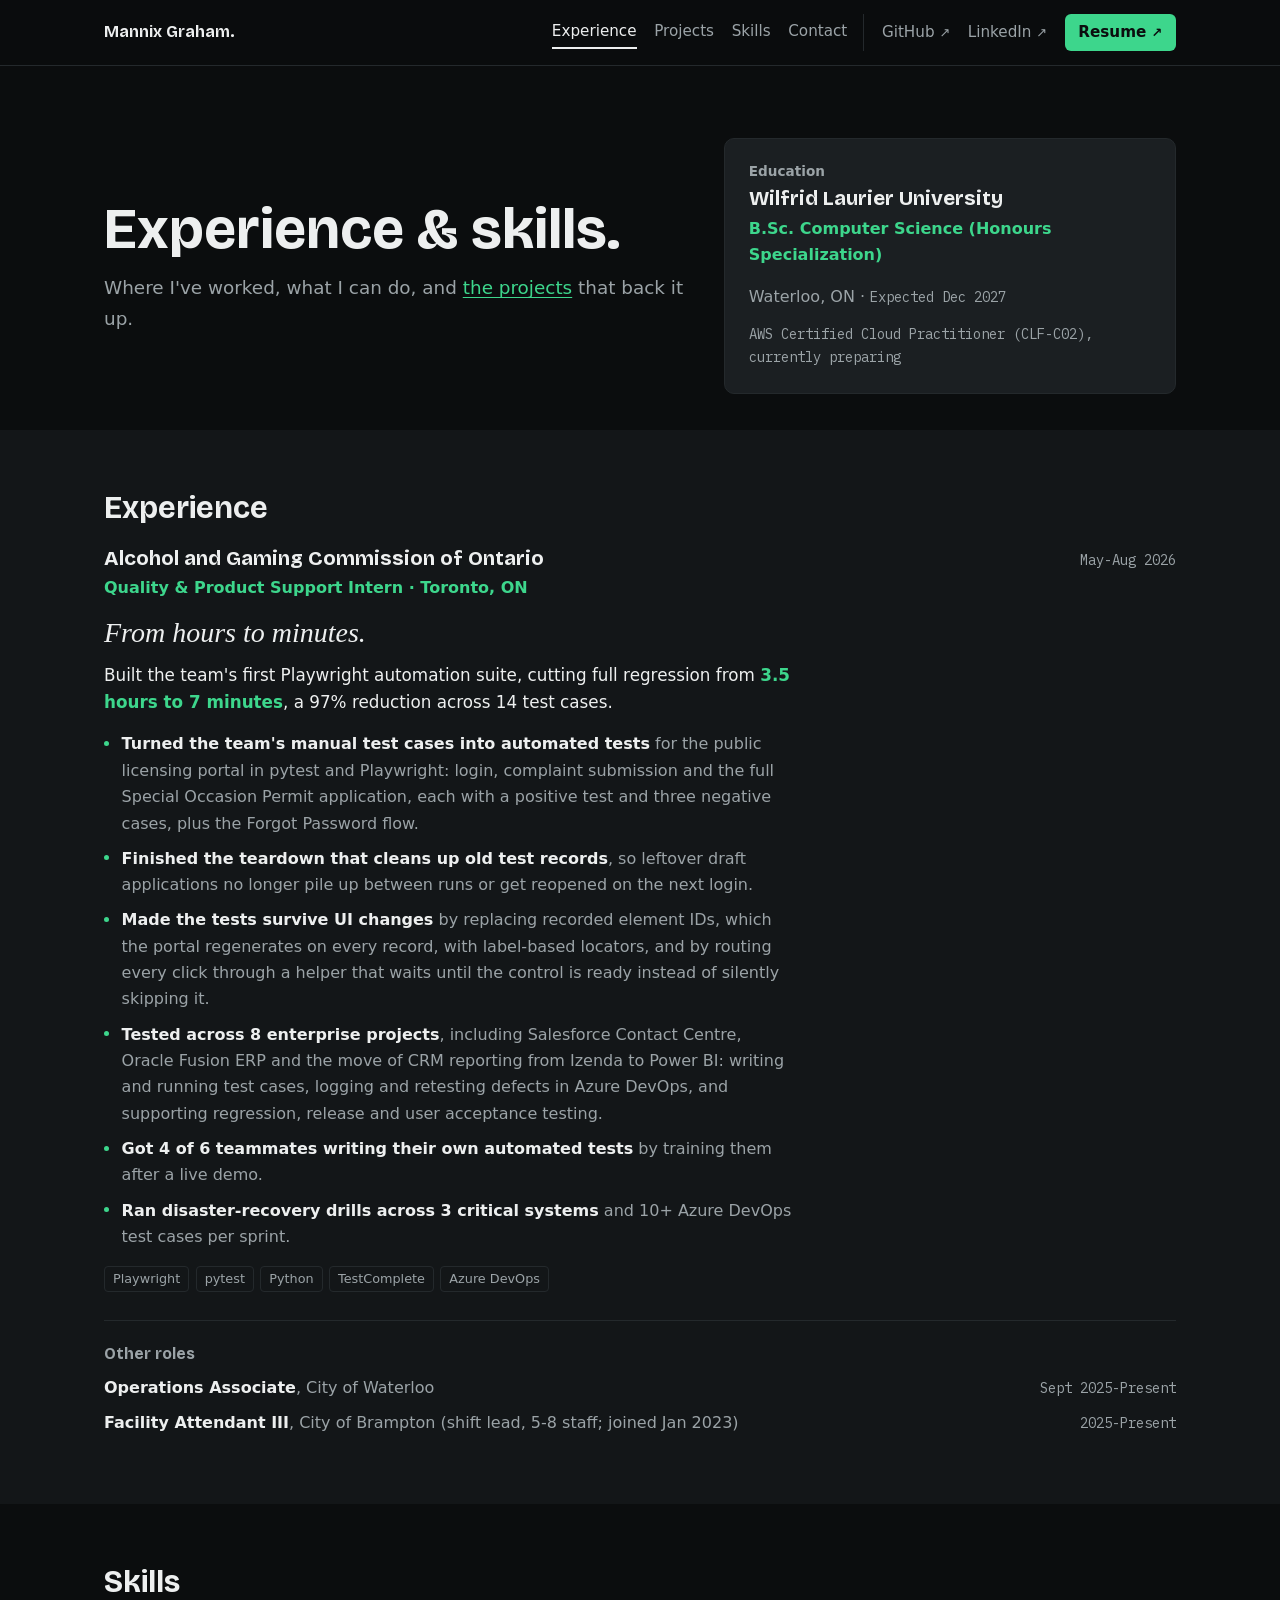
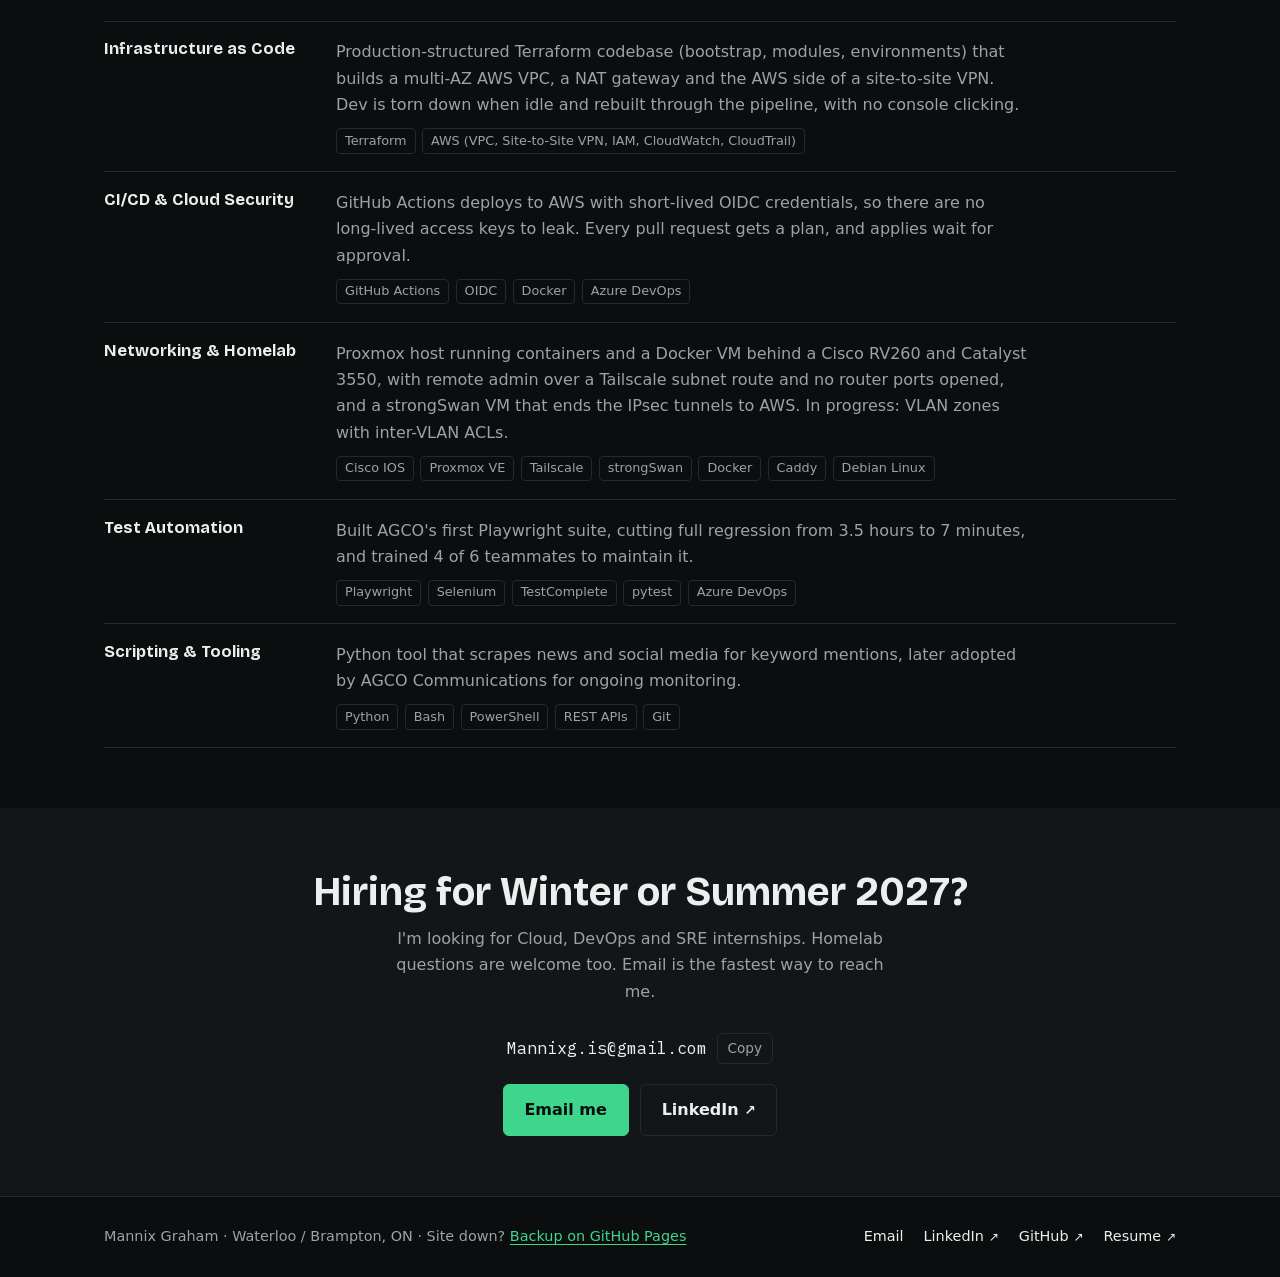
==== commit 8fb048ac: "docs: trim two AGCO bullets" ====
--- a/experience.html
+++ b/experience.html
@@ -76,8 +76,6 @@
             <li><strong>Turned the team's manual test cases into automated tests</strong> for the public licensing portal in pytest and Playwright: login, complaint submission and the full Special Occasion Permit application, each with a positive test and three negative cases, plus the Forgot Password flow.</li>
             <li><strong>Finished the teardown that cleans up old test records</strong>, so leftover draft applications no longer pile up between runs or get reopened on the next login.</li>
             <li><strong>Made the tests survive UI changes</strong> by replacing recorded element IDs, which the portal regenerates on every record, with label-based locators, and by routing every click through a helper that waits until the control is ready instead of silently skipping it.</li>
-            <li><strong>Tracked down failures that hid themselves:</strong> browser settings lived in a config file pytest never loads, so no run had ever opened a browser, and a single-iframe assumption turned real errors into misleading "not found" messages. The suite now searches every frame on the page.</li>
-            <li><strong>Kept production safe:</strong> against production the permit test stops before any payment details, and test dates are computed from today so the suite doesn't go stale.</li>
             <li><strong>Tested across 8 enterprise projects</strong>, including Salesforce Contact Centre, Oracle Fusion ERP and the move of CRM reporting from Izenda to Power BI: writing and running test cases, logging and retesting defects in Azure DevOps, and supporting regression, release and user acceptance testing.</li>
             <li><strong>Got 4 of 6 teammates writing their own automated tests</strong> by training them after a live demo.</li>
             <li><strong>Ran disaster-recovery drills across 3 critical systems</strong> and 10+ Azure DevOps test cases per sprint.</li>
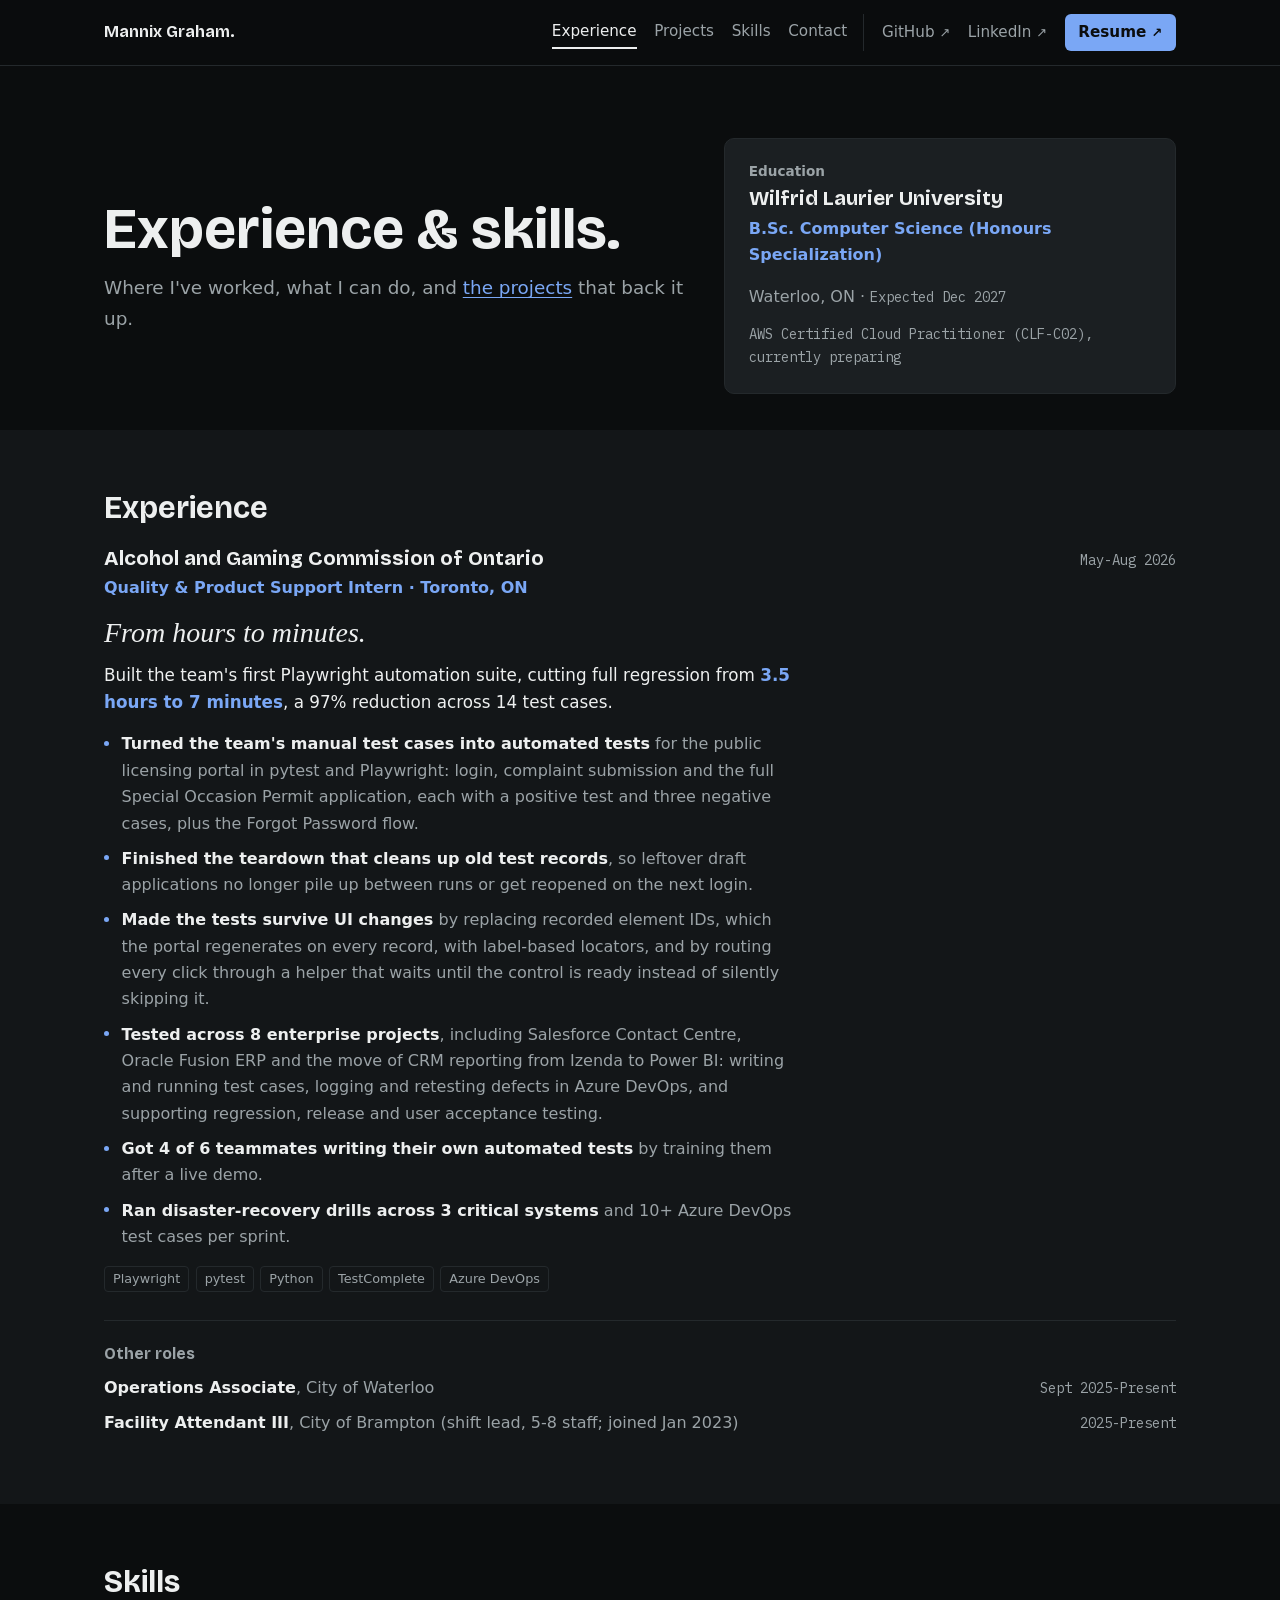
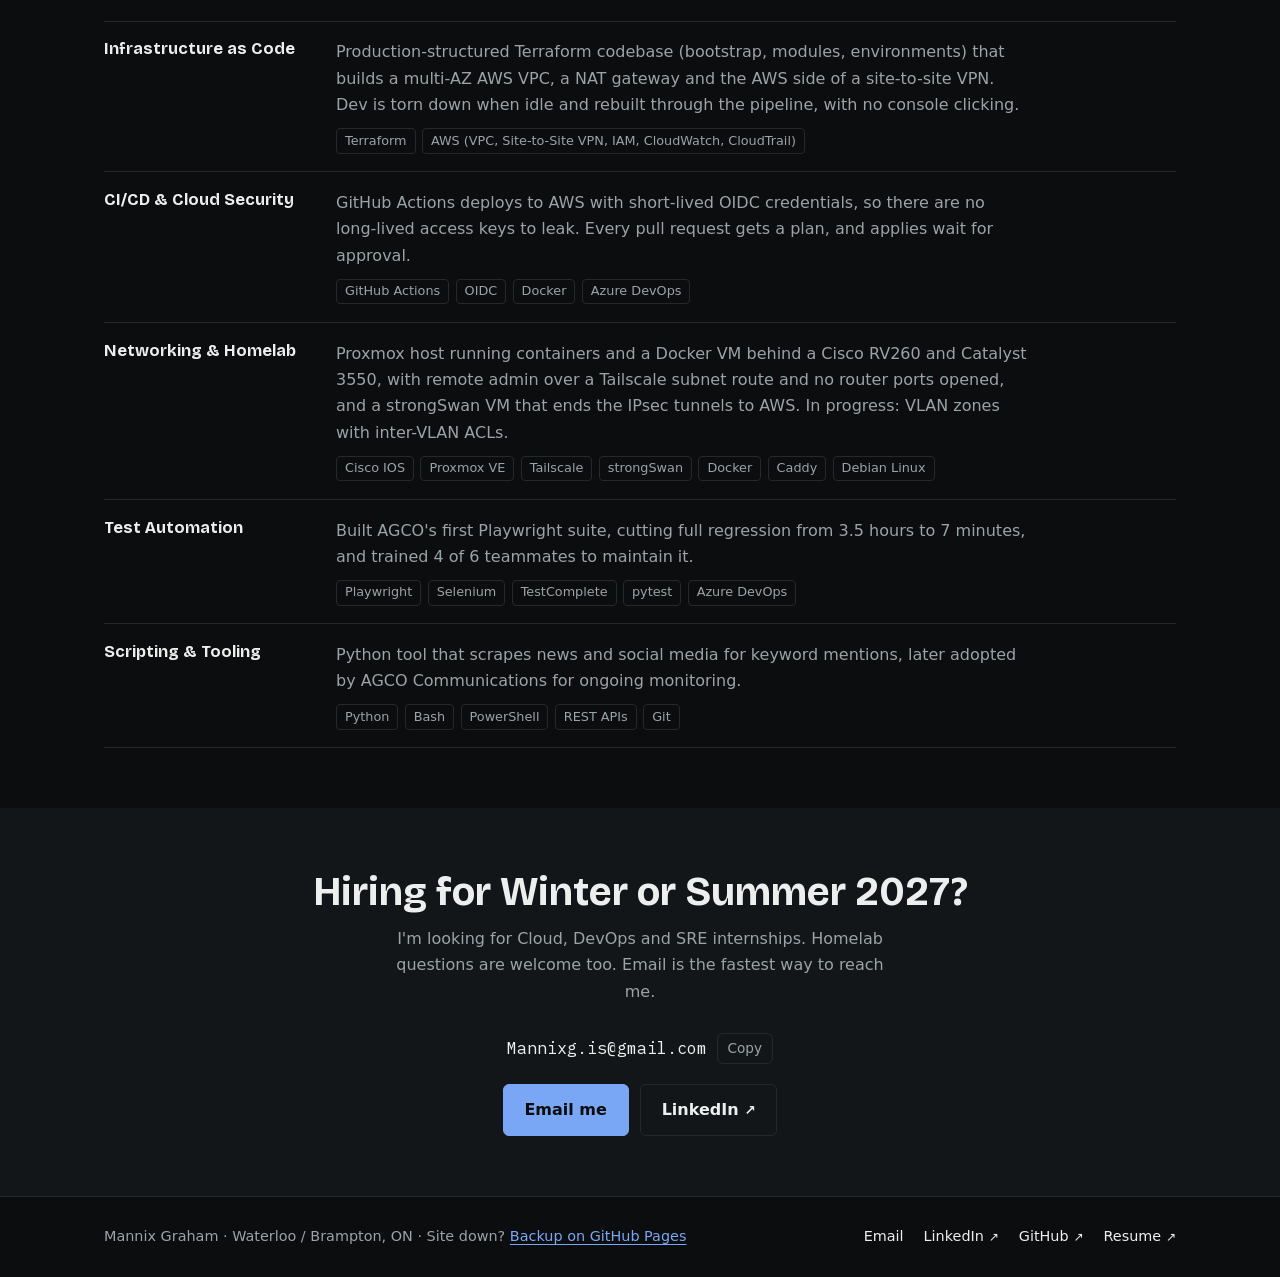
==== commit 4ad41f02: "style: switch accent to steel blue, keep status dot green" ====
--- a/experience.html
+++ b/experience.html
@@ -15,7 +15,7 @@
   <meta property="og:image:width" content="1200" />
   <meta property="og:image:height" content="630" />
   <meta name="twitter:card" content="summary_large_image" />
-  <link rel="icon" href="data:image/svg+xml,%3Csvg xmlns='http://www.w3.org/2000/svg' viewBox='0 0 64 64'%3E%3Crect width='64' height='64' rx='12' fill='%230B0D0E'/%3E%3Ctext x='32' y='43' font-family='monospace' font-size='30' font-weight='700' text-anchor='middle' fill='%233DD68C'%3EMG%3C/text%3E%3C/svg%3E" />
+  <link rel="icon" href="data:image/svg+xml,%3Csvg xmlns='http://www.w3.org/2000/svg' viewBox='0 0 64 64'%3E%3Crect width='64' height='64' rx='12' fill='%230B0D0E'/%3E%3Ctext x='32' y='43' font-family='monospace' font-size='30' font-weight='700' text-anchor='middle' fill='%237AA7F5'%3EMG%3C/text%3E%3C/svg%3E" />
   <link rel="preload" href="fonts/bricolage-grotesque-latin.woff2" as="font" type="font/woff2" crossorigin />
   <script>document.documentElement.className = 'js';</script>
   <link rel="stylesheet" href="styles.css" />
--- a/styles.css
+++ b/styles.css
@@ -35,7 +35,7 @@
   --border: #24292C;
   --text-main: #EDEFEF;       /* headings and body — ~17:1 on --bg */
   --text-muted: #9BA3A7;      /* secondary copy, dates, tags — ~7.6:1 on --bg */
-  --accent: #3DD68C;          /* the one colour: links, CTAs, focus — ~10:1 on --bg */
+  --accent: #7AA7F5;          /* steel blue: links, CTAs, focus — 8:1 on --bg */
   --on-accent: #0B0D0E;       /* text drawn on top of accent-filled buttons */
   --max-width: 1120px;
   --font-head: "Bricolage Grotesque", system-ui, -apple-system, "Segoe UI", sans-serif;
@@ -226,7 +226,7 @@
   width: 8px;
   height: 8px;
   border-radius: 50%;
-  background: var(--accent);
+  background: #3DD68C; /* status light stays green, independent of --accent */
   box-shadow: 0 0 0 3px rgba(61, 214, 140, 0.2);
 }
 
@@ -359,7 +359,7 @@
 .project .project-links, .project > .project-link { margin-top: auto; }
 /* Status chip: where each project stands, before the copy */
 .project .badge { width: fit-content; align-self: flex-start; font-size: 0.78rem; font-weight: 600; color: var(--text-muted); border: 1px solid var(--border); border-radius: 999px; padding: 0.1rem 0.65rem; margin-bottom: 0.75rem; }
-.project .badge-live { color: var(--accent); border-color: rgba(61, 214, 140, 0.4); }
+.project .badge-live { color: var(--accent); border-color: rgba(122, 167, 245, 0.4); }
 .project-body > :last-child, .project-text > :last-child { margin-bottom: 0; }
 
 /* Wide screens: two cards a row; featured ones take the full row */
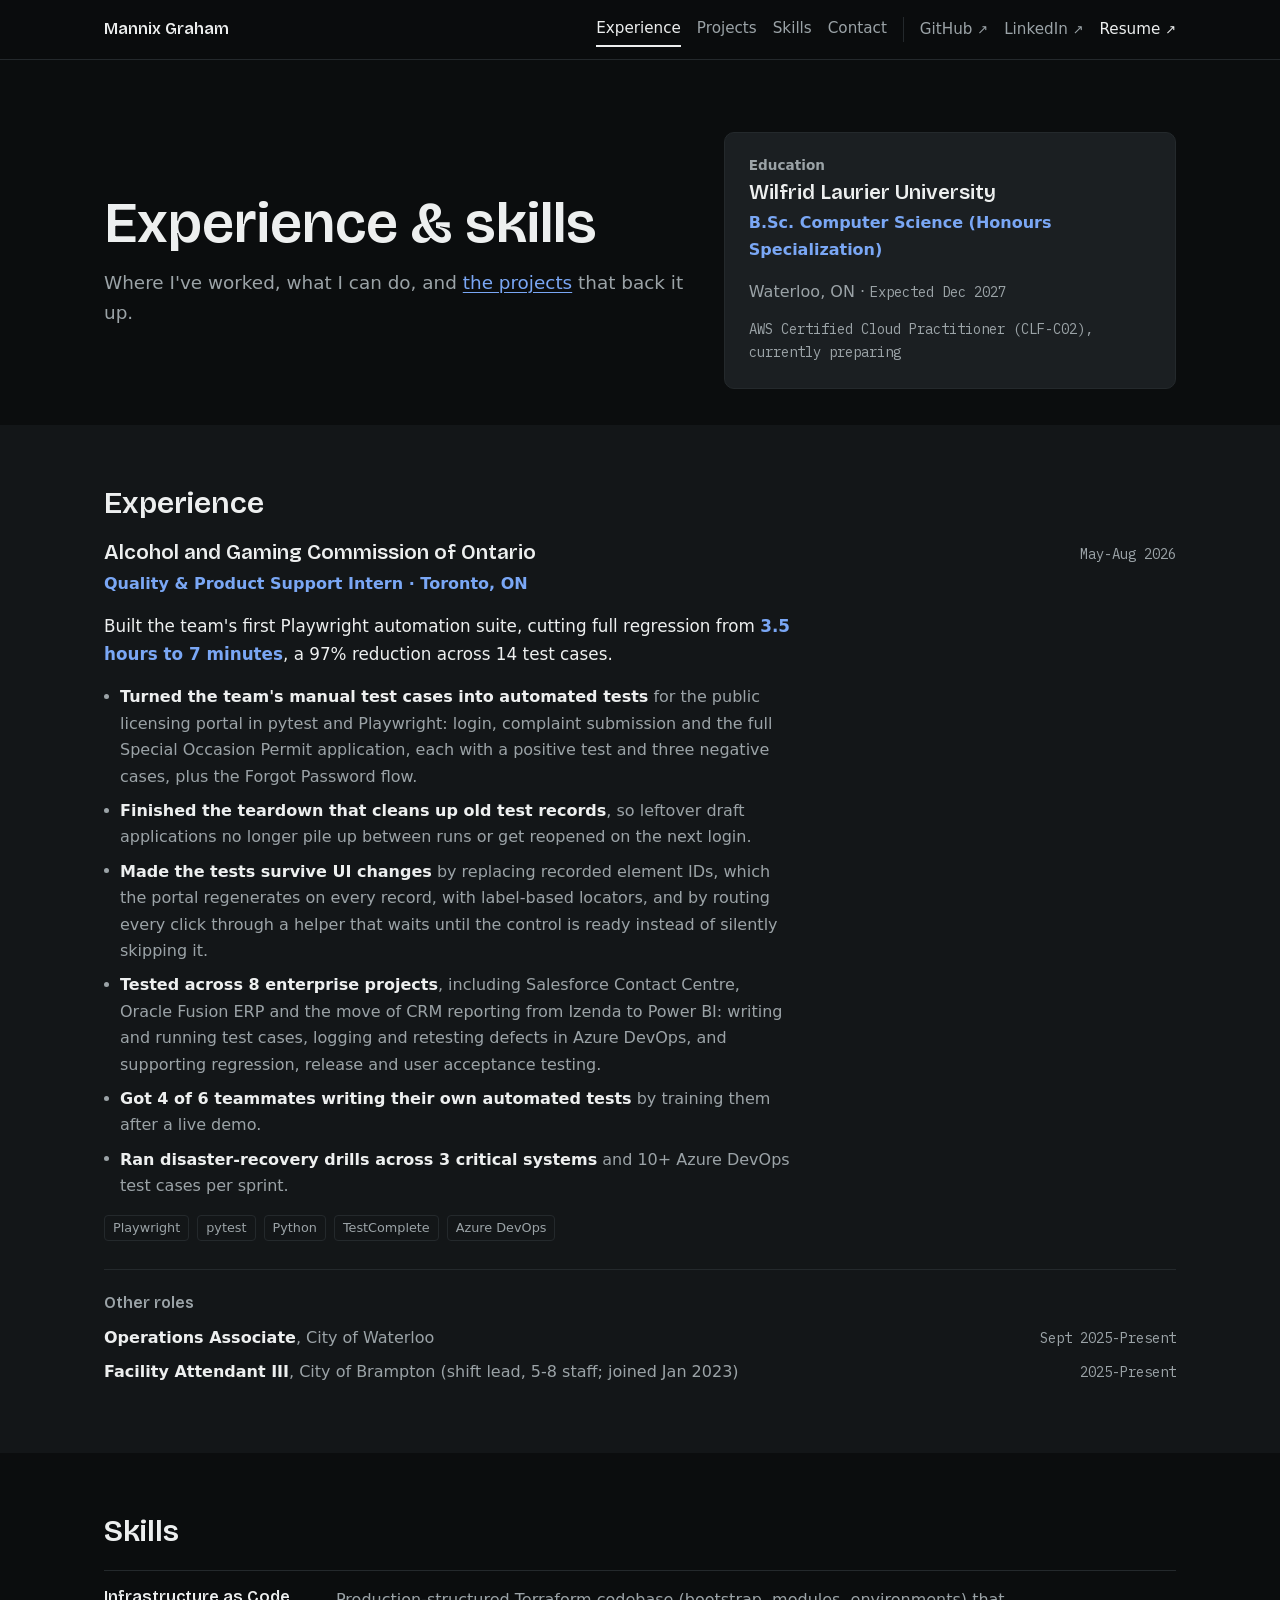
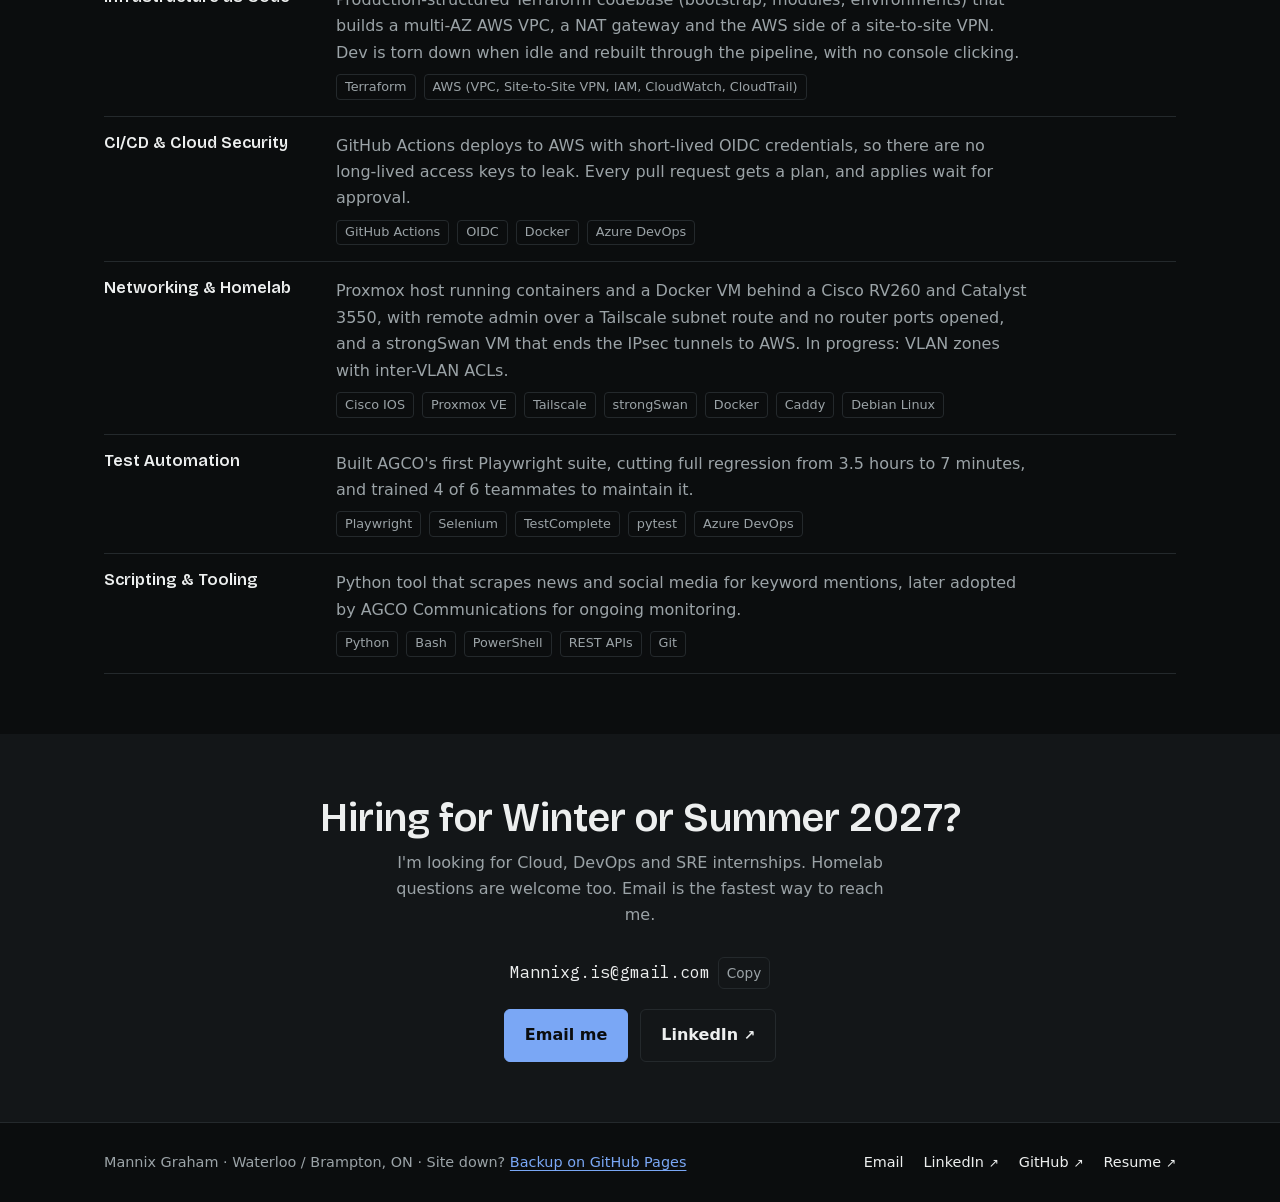
==== commit 0fbe86c0: "style: unslop pass, drop hero canvas and serif, fix diagram width" ====
--- a/experience.html
+++ b/experience.html
@@ -25,7 +25,7 @@
 
   <header class="site-header">
     <div class="container nav">
-      <a class="nav-name" href="./">Mannix Graham.</a>
+      <a class="nav-name" href="./">Mannix Graham</a>
       <nav class="nav-sections" aria-label="Sections">
         <a href="experience.html" aria-current="page">Experience</a>
         <a href="projects.html">Projects</a>
@@ -44,7 +44,7 @@
     <section class="page-hero" aria-labelledby="page-title">
       <div class="container page-hero-grid">
         <div>
-          <h1 id="page-title">Experience &amp; skills.</h1>
+          <h1 id="page-title">Experience &amp; skills</h1>
           <p class="lede">Where I've worked, what I can do, and <a href="projects.html">the projects</a> that back it up.</p>
         </div>
         <aside class="edu-card" aria-labelledby="education-title">
@@ -69,7 +69,6 @@
           </div>
           <p class="entry-role">Quality &amp; Product Support Intern · Toronto, ON</p>
 
-          <p class="outcome">From hours to minutes.</p>
           <p class="highlight">Built the team's first Playwright automation suite, cutting full regression from <strong>3.5 hours to 7 minutes</strong>, a 97% reduction across 14 test cases.</p>
 
           <ul class="bullets">
--- a/styles.css
+++ b/styles.css
@@ -19,13 +19,6 @@
   font-weight: 500;
   font-display: swap;
   src: url("fonts/ibm-plex-mono-500-latin.woff2") format("woff2");
-}
-@font-face {
-  font-family: "Instrument Serif";
-  font-style: italic;
-  font-weight: 400;
-  font-display: swap;
-  src: url("fonts/instrument-serif-italic-latin.woff2") format("woff2");
 }
 
 :root {
@@ -41,7 +34,6 @@
   --font-head: "Bricolage Grotesque", system-ui, -apple-system, "Segoe UI", sans-serif;
   --font-body: system-ui, -apple-system, "Segoe UI", sans-serif;
   --font-mono: "IBM Plex Mono", ui-monospace, "SF Mono", Menlo, monospace;
-  --font-serif: "Instrument Serif", Georgia, serif; /* project outcome lines only */
   --ease: cubic-bezier(0.2, 0.7, 0.2, 1);
 }
 
@@ -58,7 +50,7 @@
   -webkit-font-smoothing: antialiased;
 }
 
-h1, h2, h3 { font-family: var(--font-head); font-weight: 700; line-height: 1.2; text-wrap: balance; }
+h1, h2, h3 { font-family: var(--font-head); font-weight: 600; line-height: 1.2; text-wrap: balance; }
 
 a { color: var(--accent); text-underline-offset: 3px; }
 a:hover { text-decoration: none; }
@@ -102,12 +94,12 @@
   display: flex;
   align-items: center;
   gap: 1rem;
-  padding-block: 0.85rem;
+  padding-block: 0.75rem;
 }
 
 .nav-name {
   font-family: var(--font-head);
-  font-weight: 700;
+  font-weight: 600;
   color: var(--text-main);
   text-decoration: none;
   white-space: nowrap;
@@ -115,13 +107,13 @@
 }
 
 /* In-page section links; the one you're reading gets aria-current */
-.nav-sections { display: flex; gap: 1.1rem; }
+.nav-sections { display: flex; gap: 1rem; }
 .nav-sections a {
   color: var(--text-muted);
   text-decoration: none;
   font-size: 0.95rem;
   white-space: nowrap;
-  padding: 0.2rem 0;
+  padding: 0.25rem 0;
   border-bottom: 2px solid transparent;
   transition: color 150ms, border-color 150ms;
 }
@@ -135,8 +127,8 @@
 .nav-actions {
   display: flex;
   align-items: center;
-  gap: 1.1rem;
-  padding-left: 1.1rem;
+  gap: 1rem;
+  padding-left: 1rem;
   border-left: 1px solid var(--border);
 }
 
@@ -156,39 +148,19 @@
 }
 .nav-actions a:hover { color: var(--text-main); }
 
-.nav-resume {
-  color: var(--on-accent) !important;
-  background: var(--accent);
-  padding: 0.4rem 0.85rem;
-  border-radius: 6px;
-  font-weight: 700;
-  transition: filter 150ms;
-}
-.nav-resume:hover { filter: brightness(0.88); }
+.nav-actions .nav-resume { color: var(--text-main); }
 
 /* Hero — the one screen every recruiter actually reads */
 .hero {
   position: relative;
   padding: clamp(3rem, 9vw, 5.5rem) 0 clamp(2.5rem, 6vw, 3.5rem);
 }
-.hero > .container { position: relative; z-index: 1; }
 .hero .proof { margin-top: clamp(2rem, 5vw, 3rem); }
 @media (min-width: 960px) {
   .hero-grid { display: grid; grid-template-columns: minmax(0, 1.5fr) minmax(0, 1fr); gap: 4rem; align-items: center; }
   .hero .proof { grid-template-columns: 1fr; margin-top: 0; border-top: 0; padding: 0 0 0 2.5rem; border-left: 1px solid var(--border); gap: 1.75rem; }
 }
 
-/* Drifting network graph behind the hero; fades out toward the bottom */
-.hero-net {
-  position: absolute;
-  inset: 0;
-  width: 100%;
-  height: 100%;
-  pointer-events: none;
-  -webkit-mask-image: linear-gradient(to bottom, #000 55%, transparent);
-  mask-image: linear-gradient(to bottom, #000 55%, transparent);
-}
-
 h1 { font-size: clamp(2.3rem, 7vw, 4rem); line-height: 1.1; margin-bottom: 1rem; }
 
 .hero-tagline {
@@ -203,7 +175,7 @@
 .hero-actions {
   display: flex;
   flex-wrap: wrap;
-  gap: 0.7rem;
+  gap: 0.75rem;
   margin-bottom: 1.25rem;
 }
 .hero .hero-actions { margin-bottom: 0; }
@@ -215,24 +187,23 @@
   color: var(--text-muted);
   border: 1px solid var(--border);
   border-radius: 999px;
-  padding: 0.3rem 0.85rem;
+  padding: 0.25rem 0.75rem;
   margin-bottom: 1.25rem;
 }
 .hero-status strong { color: var(--text-main); font-weight: 600; white-space: nowrap; }
 .status-dot {
   display: inline-block;
   vertical-align: middle;
-  margin: -2px 0.55rem 0 0;
+  margin: -2px 0.5rem 0 0;
   width: 8px;
   height: 8px;
   border-radius: 50%;
   background: #3DD68C; /* status light stays green, independent of --accent */
-  box-shadow: 0 0 0 3px rgba(61, 214, 140, 0.2);
 }
 
 .btn {
   display: inline-block;
-  padding: 0.75rem 1.3rem;
+  padding: 0.75rem 1.25rem;
   border-radius: 6px;
   border: 1px solid var(--border);
   background: transparent;
@@ -284,17 +255,17 @@
 }
 .entry-head h3 { font-size: 1.3rem; }
 .entry-date { font-variant-numeric: tabular-nums; font-family: var(--font-mono); color: var(--text-muted); font-size: 0.88rem; white-space: nowrap; }
-.entry-sub { color: var(--text-muted); margin: 0.2rem 0 1rem; }
-.entry-role { color: var(--accent); font-weight: 600; margin: 0.2rem 0 1rem; }
+.entry-sub { color: var(--text-muted); margin: 0.25rem 0 1rem; }
+.entry-role { color: var(--accent); font-weight: 600; margin: 0.25rem 0 1rem; }
 .bullets li strong { color: var(--text-main); font-weight: 600; }
 .entry .tech { margin-top: 1rem; }
 
 /* One-line outcome above the details: "From hours to minutes." */
 .outcome {
-  font-family: var(--font-serif);
-  font-style: italic;
-  font-size: clamp(1.45rem, 3.6vw, 1.75rem);
-  line-height: 1.15;
+  font-family: var(--font-head);
+  font-weight: 500;
+  font-size: clamp(1.15rem, 2.6vw, 1.3rem);
+  line-height: 1.3;
   color: var(--text-main);
   margin-bottom: 0.75rem;
 }
@@ -302,15 +273,15 @@
 
 .highlight {
   font-size: 1.05rem;
-  margin-bottom: 0.9rem;
+  margin-bottom: 1rem;
 }
 .highlight strong { color: var(--accent); }
 
 .bullets { list-style: none; }
 .bullets li {
   position: relative;
-  padding-left: 1.1rem;
-  margin-bottom: 0.55rem;
+  padding-left: 1rem;
+  margin-bottom: 0.5rem;
   color: var(--text-muted);
 }
 .bullets li::before {
@@ -321,7 +292,7 @@
   width: 5px;
   height: 5px;
   border-radius: 50%;
-  background: var(--accent);
+  background: var(--text-muted);
 }
 
 .also {
@@ -333,7 +304,7 @@
 
 /* Other roles: one line each, title on the left, dates on the right */
 .also-list { list-style: none; margin-top: 1.75rem; padding-top: 1.25rem; border-top: 1px solid var(--border); }
-.also-label { font-family: var(--font-head); font-weight: 700; color: var(--text-main); margin-bottom: 0.6rem; }
+.also-label { font-family: var(--font-head); font-weight: 600; color: var(--text-main); margin-bottom: 0.5rem; }
 .also-list li {
   display: flex;
   flex-wrap: wrap;
@@ -358,7 +329,7 @@
 }
 .project .project-links, .project > .project-link { margin-top: auto; }
 /* Status chip: where each project stands, before the copy */
-.project .badge { width: fit-content; align-self: flex-start; font-size: 0.78rem; font-weight: 600; color: var(--text-muted); border: 1px solid var(--border); border-radius: 999px; padding: 0.1rem 0.65rem; margin-bottom: 0.75rem; }
+.project .badge { width: fit-content; align-self: flex-start; font-size: 0.78rem; font-weight: 600; color: var(--text-muted); border: 1px solid var(--border); border-radius: 999px; padding: 0.1rem 0.75rem; margin-bottom: 0.75rem; }
 .project .badge-live { color: var(--accent); border-color: rgba(122, 167, 245, 0.4); }
 .project-body > :last-child, .project-text > :last-child { margin-bottom: 0; }
 
@@ -374,40 +345,40 @@
   /* Projects page: description left, status right, diagram full width below */
   .project.featured { display: grid; grid-template-columns: 1fr 1fr; column-gap: 2.5rem; }
   .project.featured > h2, .project.featured > .outcome, .project.featured > .diagram, .project.featured > .badge { grid-column: 1 / -1; justify-self: start; }
+  .project.featured > .diagram { justify-self: stretch; }
   .project.featured > .project-body { grid-column: 1; }
   .project.featured > .status-list { grid-column: 2; }
 }
-.project h2, .project h3 { font-size: clamp(1.3rem, 3vw, 1.5rem); margin-bottom: 0.6rem; }
-.project p { color: var(--text-muted); margin-bottom: 0.85rem; }
+.project h2, .project h3 { font-size: clamp(1.3rem, 3vw, 1.5rem); margin-bottom: 0.5rem; }
+.project p { color: var(--text-muted); margin-bottom: 0.75rem; }
 .project > :last-child { margin-bottom: 0; }
 
 /* Built / In progress / Next, so the status of each part is clear at a glance */
-.status-list { list-style: none; margin-bottom: 0.85rem; }
+.status-list { list-style: none; margin-bottom: 0.75rem; }
 .status-list li {
   display: grid;
   grid-template-columns: 6.5rem 1fr;
   gap: 0 1rem;
   color: var(--text-muted);
-  margin-bottom: 0.45rem;
+  margin-bottom: 0.5rem;
 }
 .status-tag {
   font-family: var(--font-mono);
   font-size: 0.78rem;
-  text-transform: uppercase;
-  letter-spacing: 0.05em;
   color: var(--text-main);
-  padding-top: 0.2rem;
+  padding-top: 0.25rem;
 }
 @media (max-width: 480px) {
-  .status-list li { grid-template-columns: 1fr; margin-bottom: 0.85rem; }
-}
-
-.tech { list-style: none; display: flex; flex-wrap: wrap; gap: 0.4rem; margin-bottom: 0.85rem; }
+  .status-list li { grid-template-columns: 1fr; margin-bottom: 0.75rem; }
+}
+
+.tech { list-style: none; display: flex; flex-wrap: wrap; gap: 0.5rem; margin-bottom: 0.75rem; }
 .tech li { font-size: 0.8rem; color: var(--text-muted); border: 1px solid var(--border); border-radius: 4px; padding: 0.1rem 0.5rem; line-height: 1.6; }
 .ext { display: inline-block; font-size: 0.85em; transition: transform 150ms; }
 a:hover .ext { transform: translate(2px, -2px); }
 
-.project-link { display: inline-block; padding: 0.4rem 0; font-size: 0.92rem; font-weight: 600; }
+.project-link { display: inline-block; padding: 0.5rem 0; font-size: 0.92rem; font-weight: 600; color: var(--text-main); }
+.project-link:hover { color: var(--accent); }
 .project-links { display: flex; flex-wrap: wrap; gap: 0.5rem 1.5rem; }
 
 /* Diagram: dark frame to match the page; click opens it full size */
@@ -433,7 +404,7 @@
 .lightbox::backdrop { background: rgba(0, 0, 0, 0.78); }
 .lightbox img { display: block; width: 100%; height: auto; max-height: calc(94vh - 5rem); object-fit: contain; border-radius: 4px; }
 .lightbox-bar { display: flex; justify-content: space-between; align-items: center; gap: 1rem; padding-top: 0.75rem; }
-.lightbox .btn { padding: 0.45rem 1rem; font: inherit; font-weight: 600; cursor: pointer; }
+.lightbox .btn { padding: 0.5rem 1rem; font: inherit; font-weight: 600; cursor: pointer; }
 
 .diagram figcaption {
   font-family: var(--font-mono);
@@ -447,14 +418,14 @@
 .skill-row {
   display: grid;
   grid-template-columns: 13rem 1fr;
-  gap: 0.4rem 1.5rem;
-  padding: 1.1rem 0;
+  gap: 0.5rem 1.5rem;
+  padding: 1rem 0;
   border-top: 1px solid var(--border);
 }
 .skill-row:last-child { border-bottom: 1px solid var(--border); }
 .skill-row h3 { font-size: 1.02rem; }
 .skill-row p { color: var(--text-muted); }
-.skill-row .tech { margin: 0.6rem 0 0; }
+.skill-row .tech { margin: 0.5rem 0 0; }
 
 @media (max-width: 640px) {
   .skill-row { grid-template-columns: 1fr; }
@@ -462,7 +433,7 @@
 
 /* Final CTA */
 .cta { text-align: center; }
-.cta h2 { font-size: clamp(1.8rem, 5vw, 2.5rem); margin-bottom: 0.6rem; }
+.cta h2 { font-size: clamp(1.8rem, 5vw, 2.5rem); margin-bottom: 0.5rem; }
 .cta p { color: var(--text-muted); max-width: 32rem; margin: 0 auto 1.75rem; }
 .cta p strong { color: var(--text-main); }
 .cta .hero-actions { justify-content: center; margin-bottom: 0; }
@@ -473,7 +444,7 @@
   justify-content: center;
   align-items: center;
   flex-wrap: wrap;
-  gap: 0.6rem;
+  gap: 0.5rem;
 }
 .cta .email-line { margin-bottom: 1.25rem; }
 .email-address { font-family: var(--font-mono); color: var(--text-main); font-size: 1.05rem; }
@@ -485,13 +456,12 @@
   background: transparent;
   border: 1px solid var(--border);
   border-radius: 6px;
-  padding: 0.2rem 0.6rem;
+  padding: 0.25rem 0.5rem;
   cursor: pointer;
   transition: border-color 150ms, color 150ms;
 }
 .copy-btn:hover { border-color: var(--text-muted); color: var(--text-main); }
-.copy-btn.is-copied { border-color: var(--accent); color: var(--accent); animation: copied 300ms var(--ease); }
-@keyframes copied { 50% { transform: scale(1.08); } }
+.copy-btn.is-copied { border-color: var(--accent); color: var(--accent); }
 
 /* Footer */
 footer {
@@ -506,7 +476,7 @@
 .footer-links a { color: var(--text-main); text-decoration: none; }
 .footer-links a:hover { color: var(--accent); }
 @media (min-width: 760px) { .footer-row { justify-content: space-between; text-align: left; } }
-.deploy-stamp { display: block; font-variant-numeric: tabular-nums; font-family: var(--font-mono); font-size: 0.8rem; margin-bottom: 0.35rem; }
+.deploy-stamp { display: block; font-variant-numeric: tabular-nums; font-family: var(--font-mono); font-size: 0.8rem; margin-bottom: 0.25rem; }
 .deploy-stamp[hidden] { display: none; }
 
 /* Proof strip: three numbers under the hero; stacks on phones */
@@ -518,10 +488,10 @@
   border-top: 1px solid var(--border);
   padding-top: 1.5rem;
 }
-.proof li { display: flex; flex-direction: column; gap: 0.35rem; }
+.proof li { display: flex; flex-direction: column; gap: 0.25rem; }
 .proof-num {
   font-family: var(--font-head);
-  font-weight: 700;
+  font-weight: 600;
   font-size: clamp(1.6rem, 4vw, 2.1rem);
   line-height: 1.1;
   color: var(--text-main);
@@ -529,7 +499,7 @@
 }
 .proof-text { color: var(--text-muted); font-size: 0.95rem; line-height: 1.5; }
 @media (max-width: 640px) {
-  .proof { grid-template-columns: 1fr; gap: 1.1rem; }
+  .proof { grid-template-columns: 1fr; gap: 1rem; }
 }
 
 @media (max-width: 480px) {
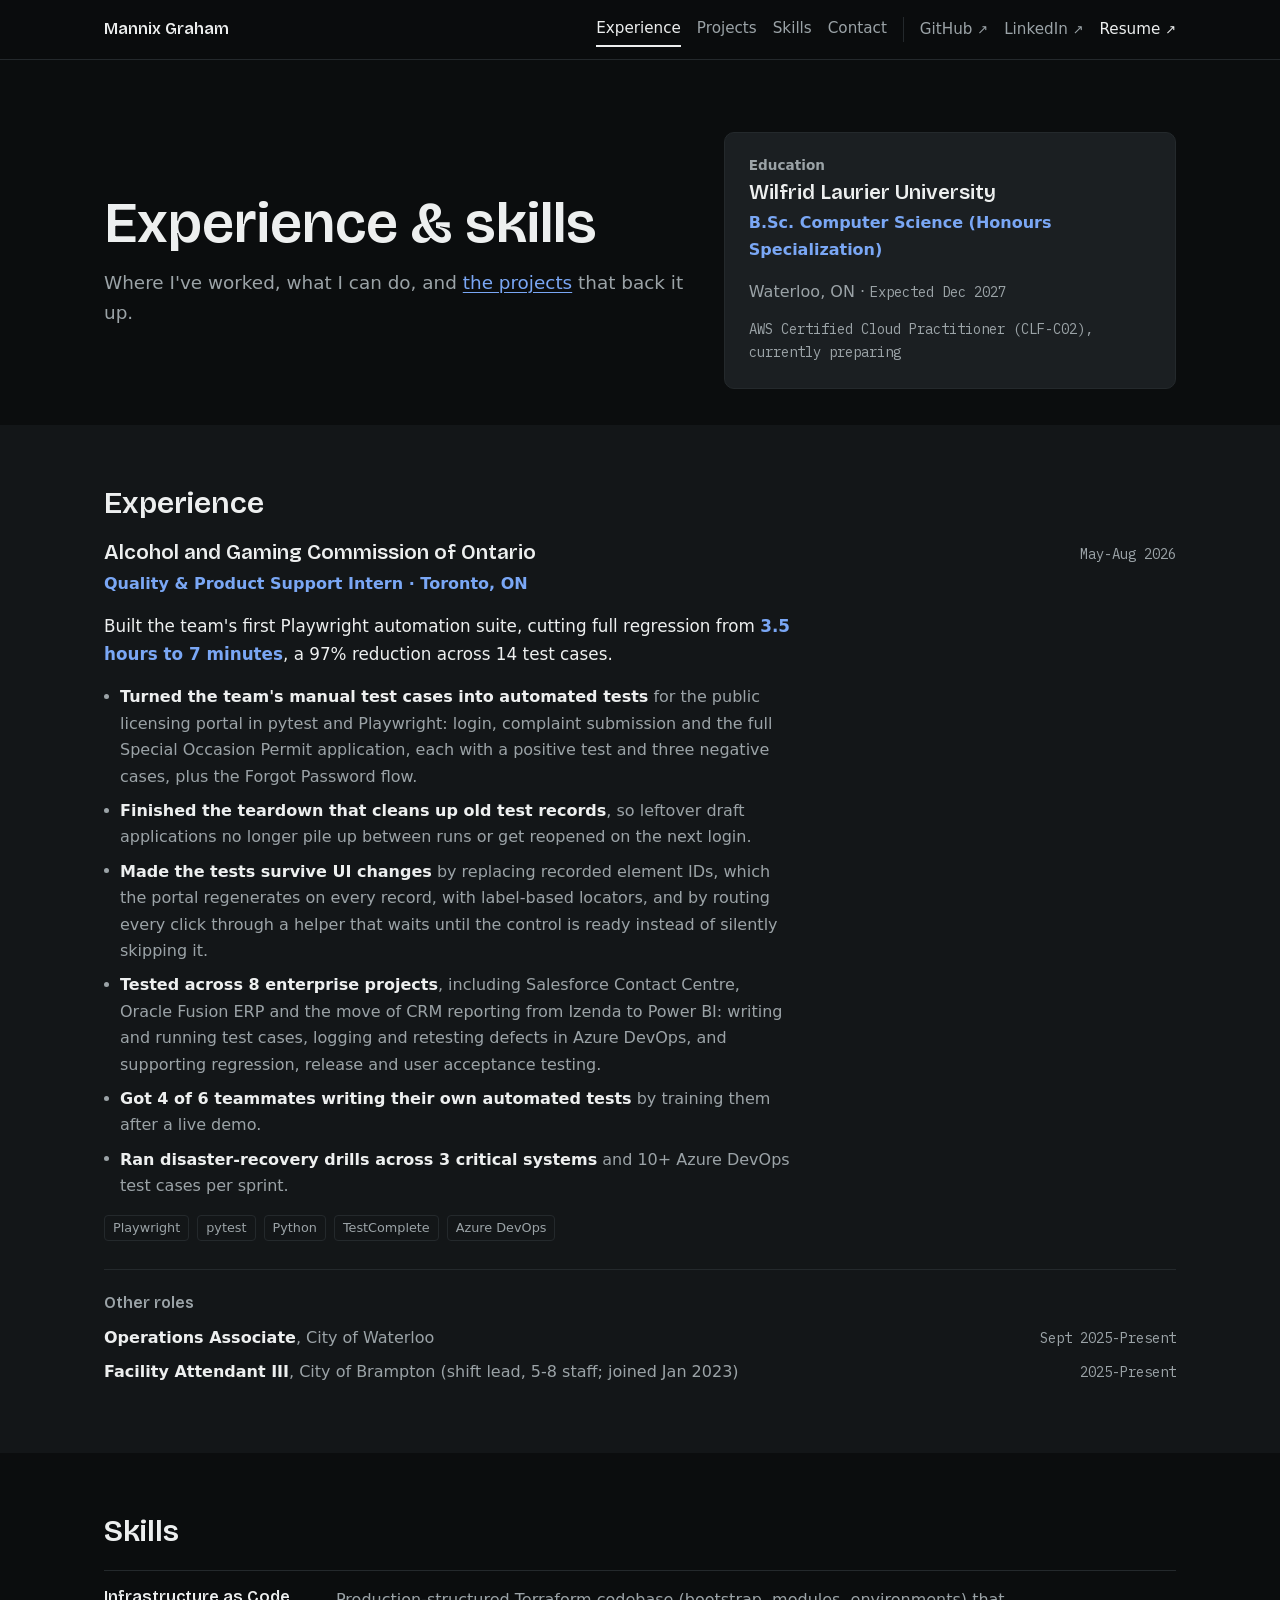
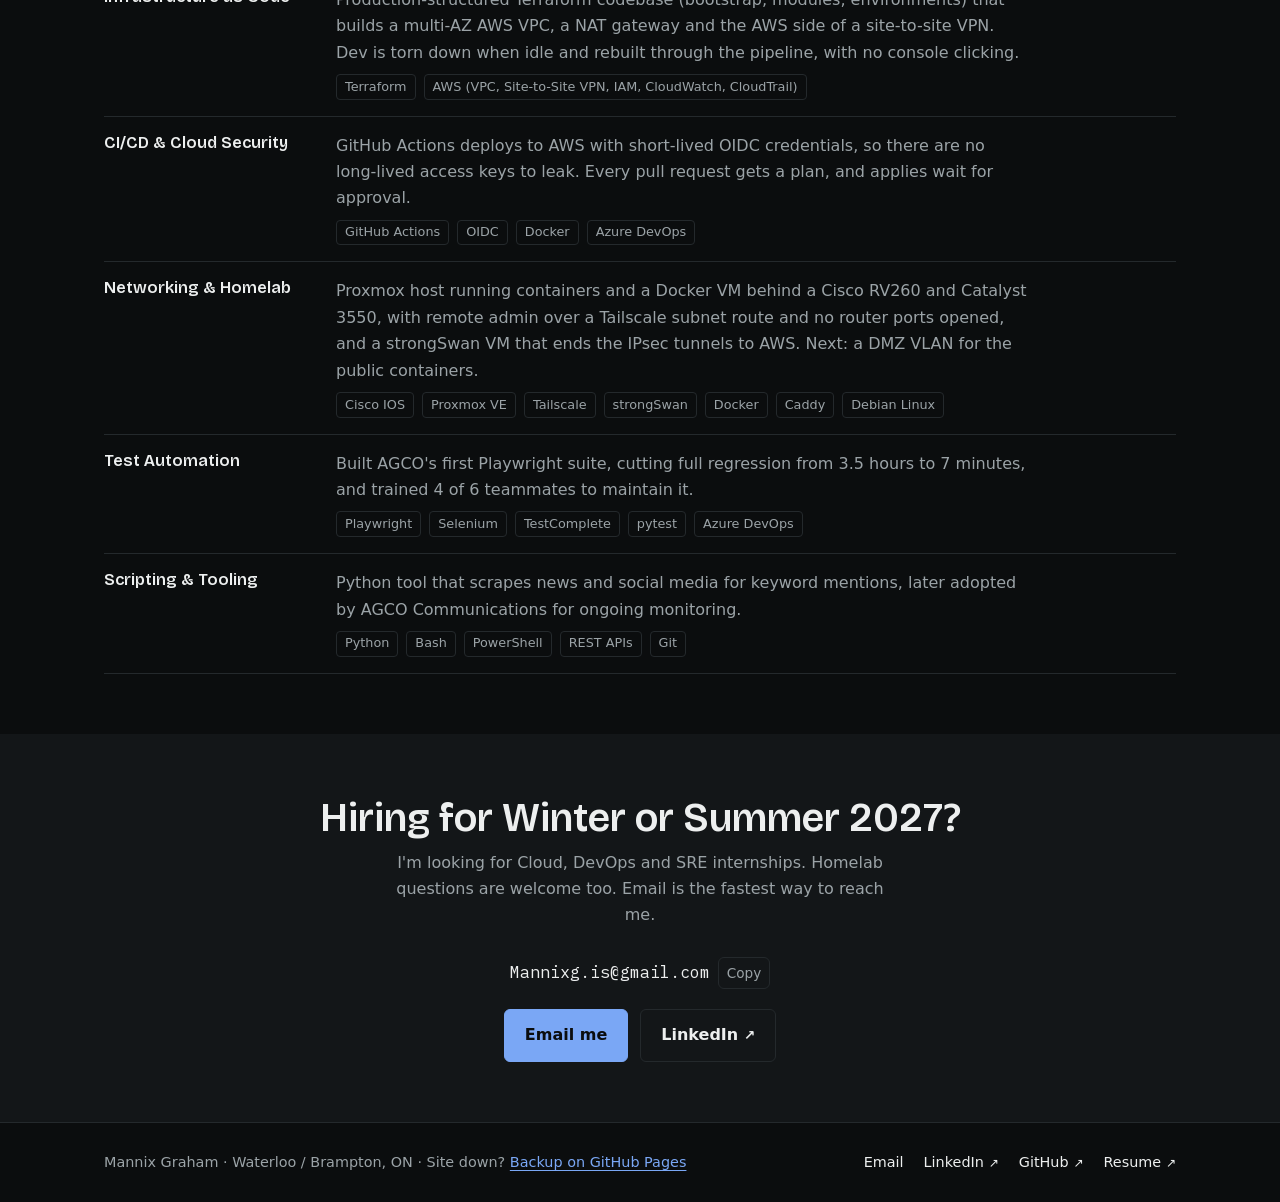
==== commit a03d0582: "docs: README matches the site after the unslop pass; Homelab status lines follow D-42" ====
--- a/experience.html
+++ b/experience.html
@@ -112,7 +112,7 @@
           <div class="skill-row">
             <h3>Networking &amp; Homelab</h3>
             <div>
-              <p>Proxmox host running containers and a Docker VM behind a Cisco RV260 and Catalyst 3550, with remote admin over a Tailscale subnet route and no router ports opened, and a strongSwan VM that ends the IPsec tunnels to AWS. In progress: VLAN zones with inter-VLAN ACLs.</p>
+              <p>Proxmox host running containers and a Docker VM behind a Cisco RV260 and Catalyst 3550, with remote admin over a Tailscale subnet route and no router ports opened, and a strongSwan VM that ends the IPsec tunnels to AWS. Next: a DMZ VLAN for the public containers.</p>
               <ul class="tech" aria-label="Tech stack"><li>Cisco IOS</li><li>Proxmox VE</li><li>Tailscale</li><li>strongSwan</li><li>Docker</li><li>Caddy</li><li>Debian Linux</li></ul>
             </div>
           </div>
--- a/styles.css
+++ b/styles.css
@@ -185,9 +185,6 @@
   display: inline-block;
   font-size: 0.9rem;
   color: var(--text-muted);
-  border: 1px solid var(--border);
-  border-radius: 999px;
-  padding: 0.25rem 0.75rem;
   margin-bottom: 1.25rem;
 }
 .hero-status strong { color: var(--text-main); font-weight: 600; white-space: nowrap; }
@@ -383,6 +380,7 @@
 
 /* Diagram: dark frame to match the page; click opens it full size */
 .diagram { margin: 1.25rem 0 0; }
+.project .diagram:not(:last-child) { margin-bottom: 1.25rem; }
 .diagram a {
   display: block;
   background: var(--bg);
@@ -504,8 +502,6 @@
 
 @media (max-width: 480px) {
   .nav-actions { gap: 0.75rem; }
-  /* The pill can't fit one line on phones; let it wrap as plain text */
-  .hero-status { border: 0; padding: 0; }
   /* GitHub/LinkedIn sit right below in the hero; dropping them keeps the header to two rows */
   .nav-actions a:not(.nav-resume) { display: none; }
   .btn { flex: 1 1 calc(50% - 0.7rem); text-align: center; }
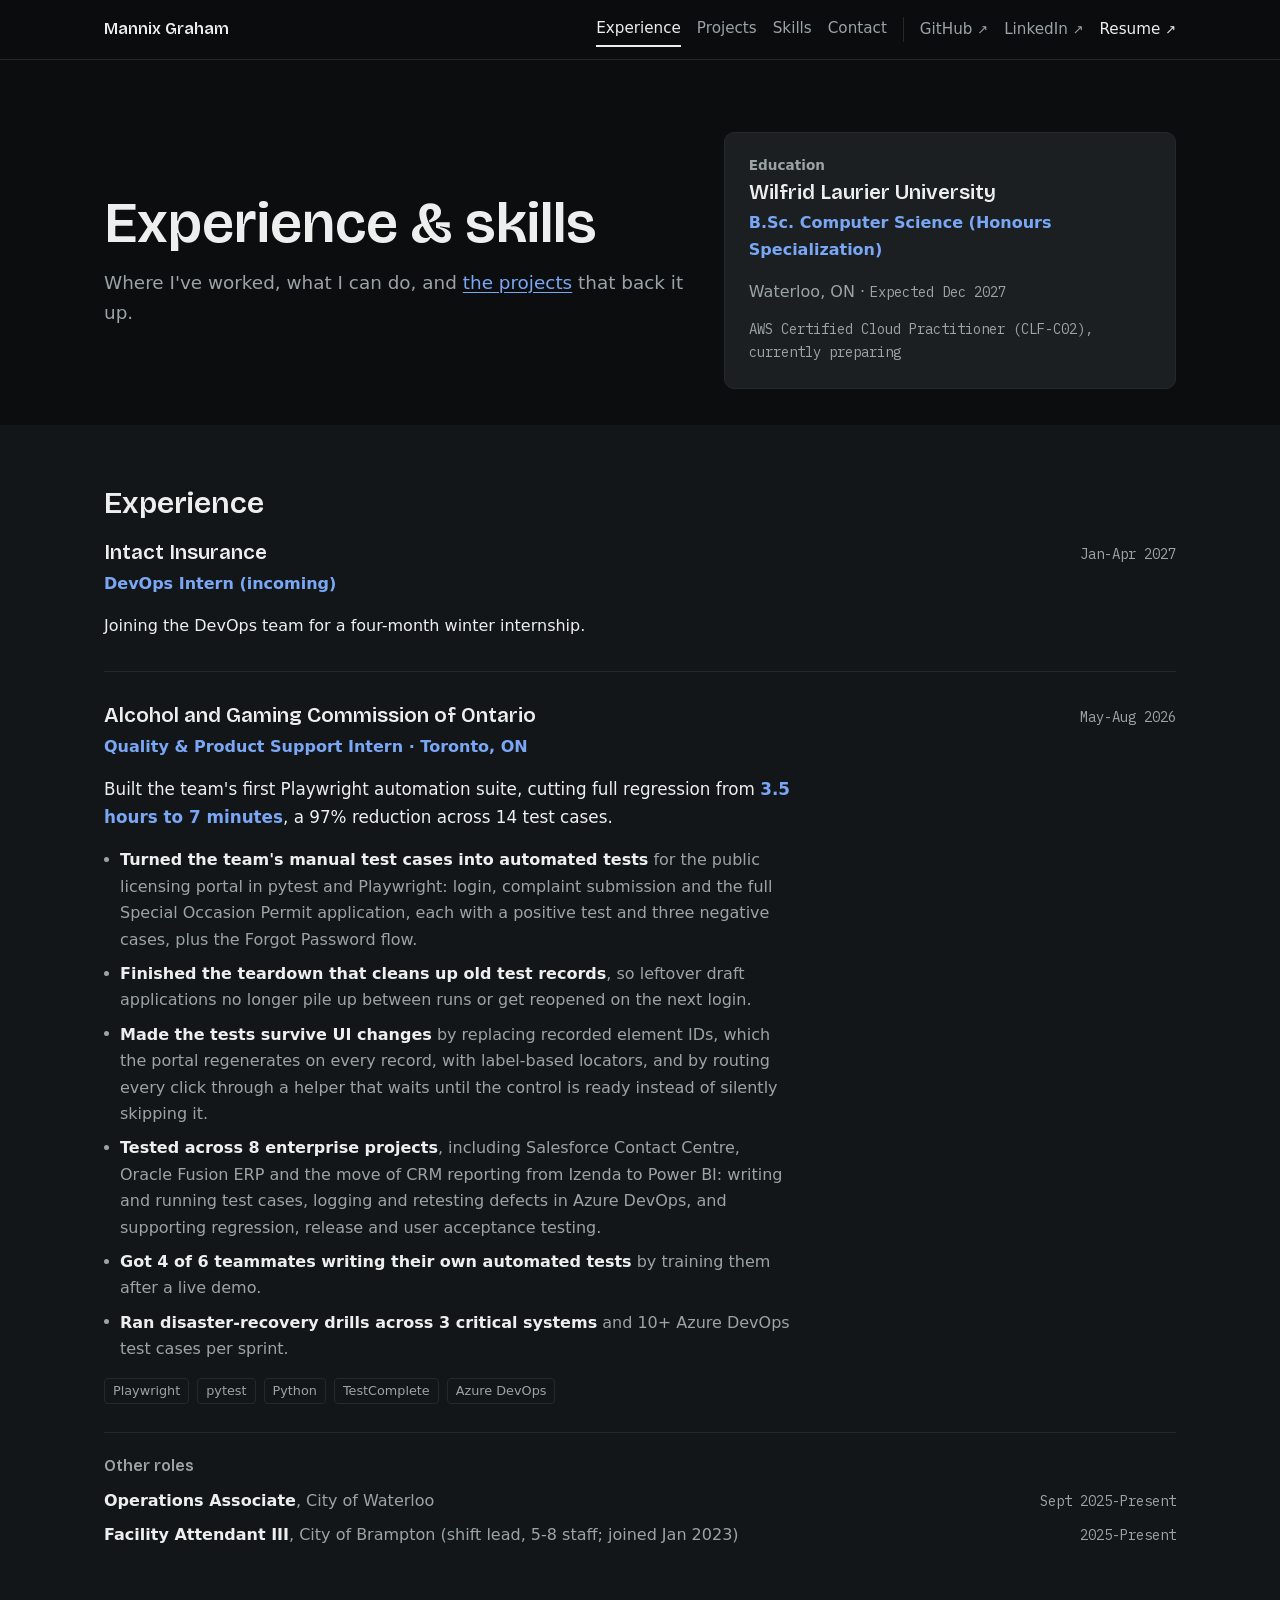
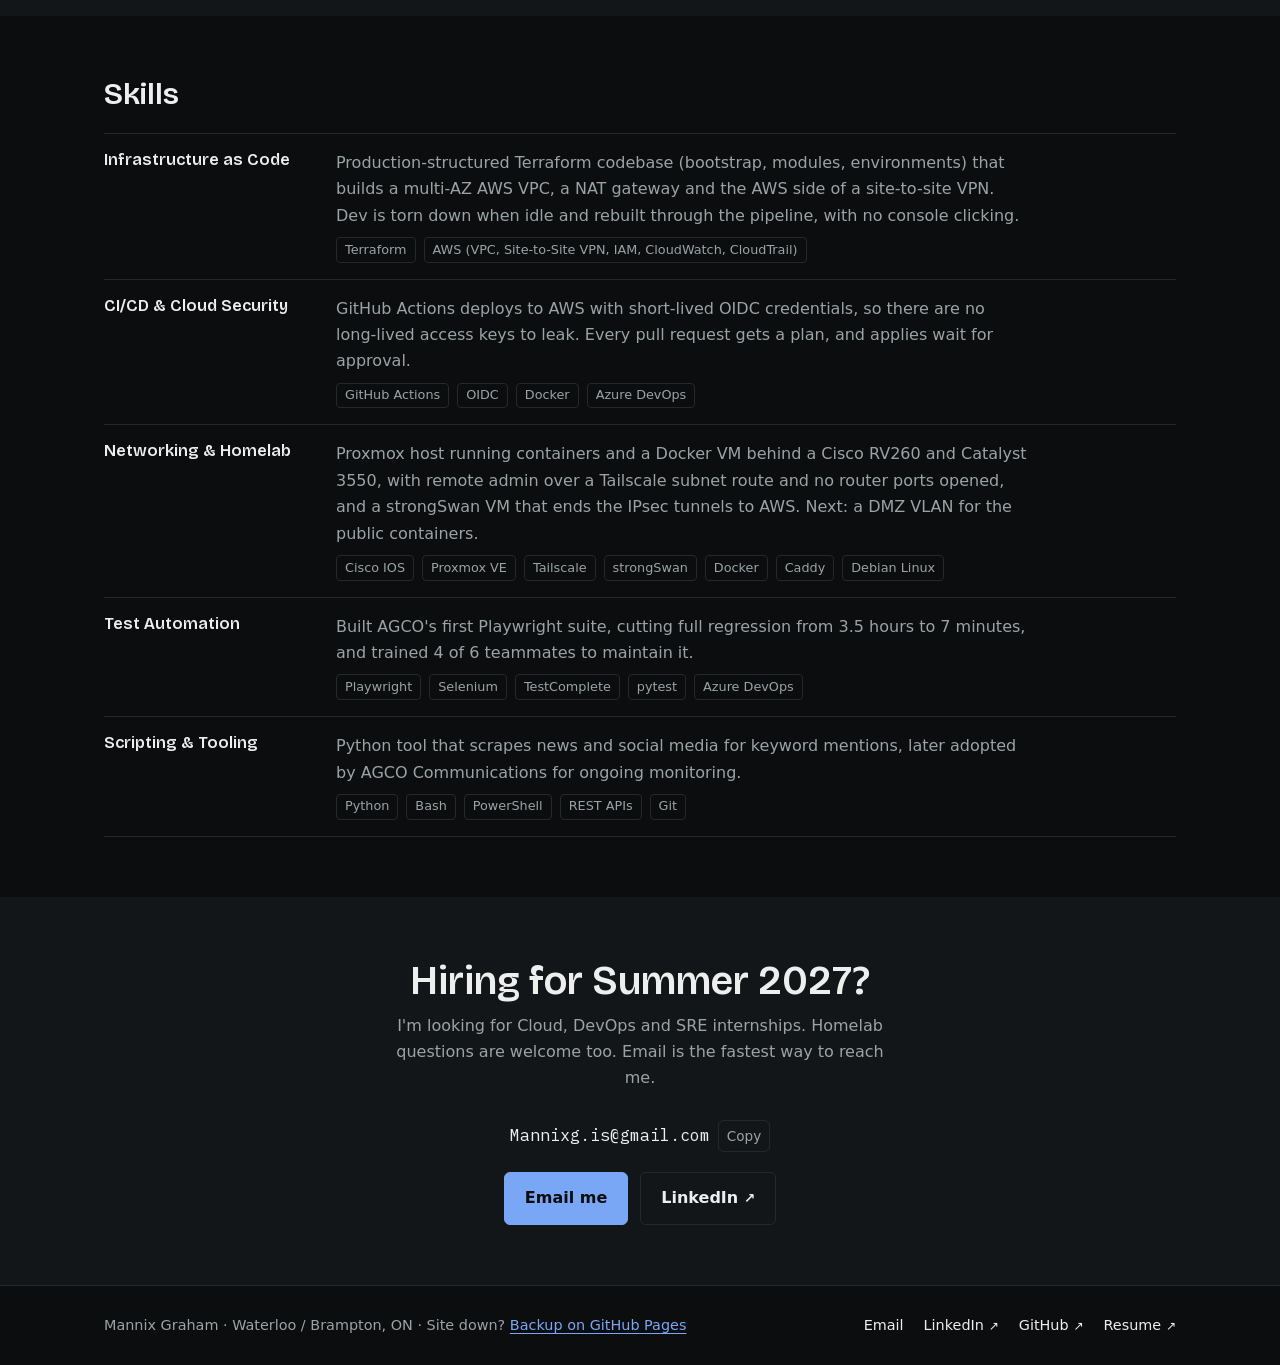
==== commit c5ea8845: "feat: incoming DevOps internship at Intact (Winter 2027), now seeking Summer 2027" ====
--- a/experience.html
+++ b/experience.html
@@ -4,13 +4,13 @@
   <meta charset="UTF-8" />
   <meta name="viewport" content="width=device-width, initial-scale=1" />
   <title>Experience | Mannix Graham</title>
-  <meta name="description" content="Quality & Product Support Intern at AGCO (Playwright suite: 3.5h to 7m regression), plus skills in Terraform, AWS, GitHub Actions, Cisco networking and test automation." />
+  <meta name="description" content="Incoming DevOps Intern at Intact (Winter 2027). Quality & Product Support Intern at AGCO (Playwright suite: 3.5h to 7m regression), plus skills in Terraform, AWS, GitHub Actions, Cisco networking and test automation." />
   <meta name="theme-color" content="#0B0D0E" />
   <link rel="canonical" href="https://portfolio-site.tail8c489d.ts.net/experience.html" />
   <meta property="og:type" content="website" />
   <meta property="og:url" content="https://portfolio-site.tail8c489d.ts.net/experience.html" />
   <meta property="og:title" content="Experience | Mannix Graham" />
-  <meta property="og:description" content="Quality & Product Support Intern at AGCO (Playwright suite: 3.5h to 7m regression), plus skills in Terraform, AWS, GitHub Actions, Cisco networking and test automation." />
+  <meta property="og:description" content="Incoming DevOps Intern at Intact (Winter 2027). Quality & Product Support Intern at AGCO (Playwright suite: 3.5h to 7m regression), plus skills in Terraform, AWS, GitHub Actions, Cisco networking and test automation." />
   <meta property="og:image" content="https://mannixgr.github.io/mannix-portfolio/og-experience.png" />
   <meta property="og:image:width" content="1200" />
   <meta property="og:image:height" content="630" />
@@ -61,6 +61,15 @@
     <section class="band" id="experience" aria-labelledby="experience-title">
       <div class="container">
         <h2 id="experience-title" class="section-label">Experience</h2>
+
+        <article class="entry">
+          <div class="entry-head">
+            <h3>Intact Insurance</h3>
+            <span class="entry-date">Jan-Apr 2027</span>
+          </div>
+          <p class="entry-role">DevOps Intern (incoming)</p>
+          <p>Joining the DevOps team for a four-month winter internship.</p>
+        </article>
 
         <article class="entry">
           <div class="entry-head">
@@ -137,7 +146,7 @@
     <!-- Contact -->
     <section class="cta band" id="contact" aria-labelledby="contact-title">
       <div class="container">
-        <h2 id="contact-title">Hiring for Winter or Summer 2027?</h2>
+        <h2 id="contact-title">Hiring for Summer 2027?</h2>
         <p>I'm looking for Cloud, DevOps and SRE internships. Homelab questions are welcome too. Email is the fastest way to reach me.</p>
         <p class="email-line">
           <span class="email-address">Mannixg.is@gmail.com</span>
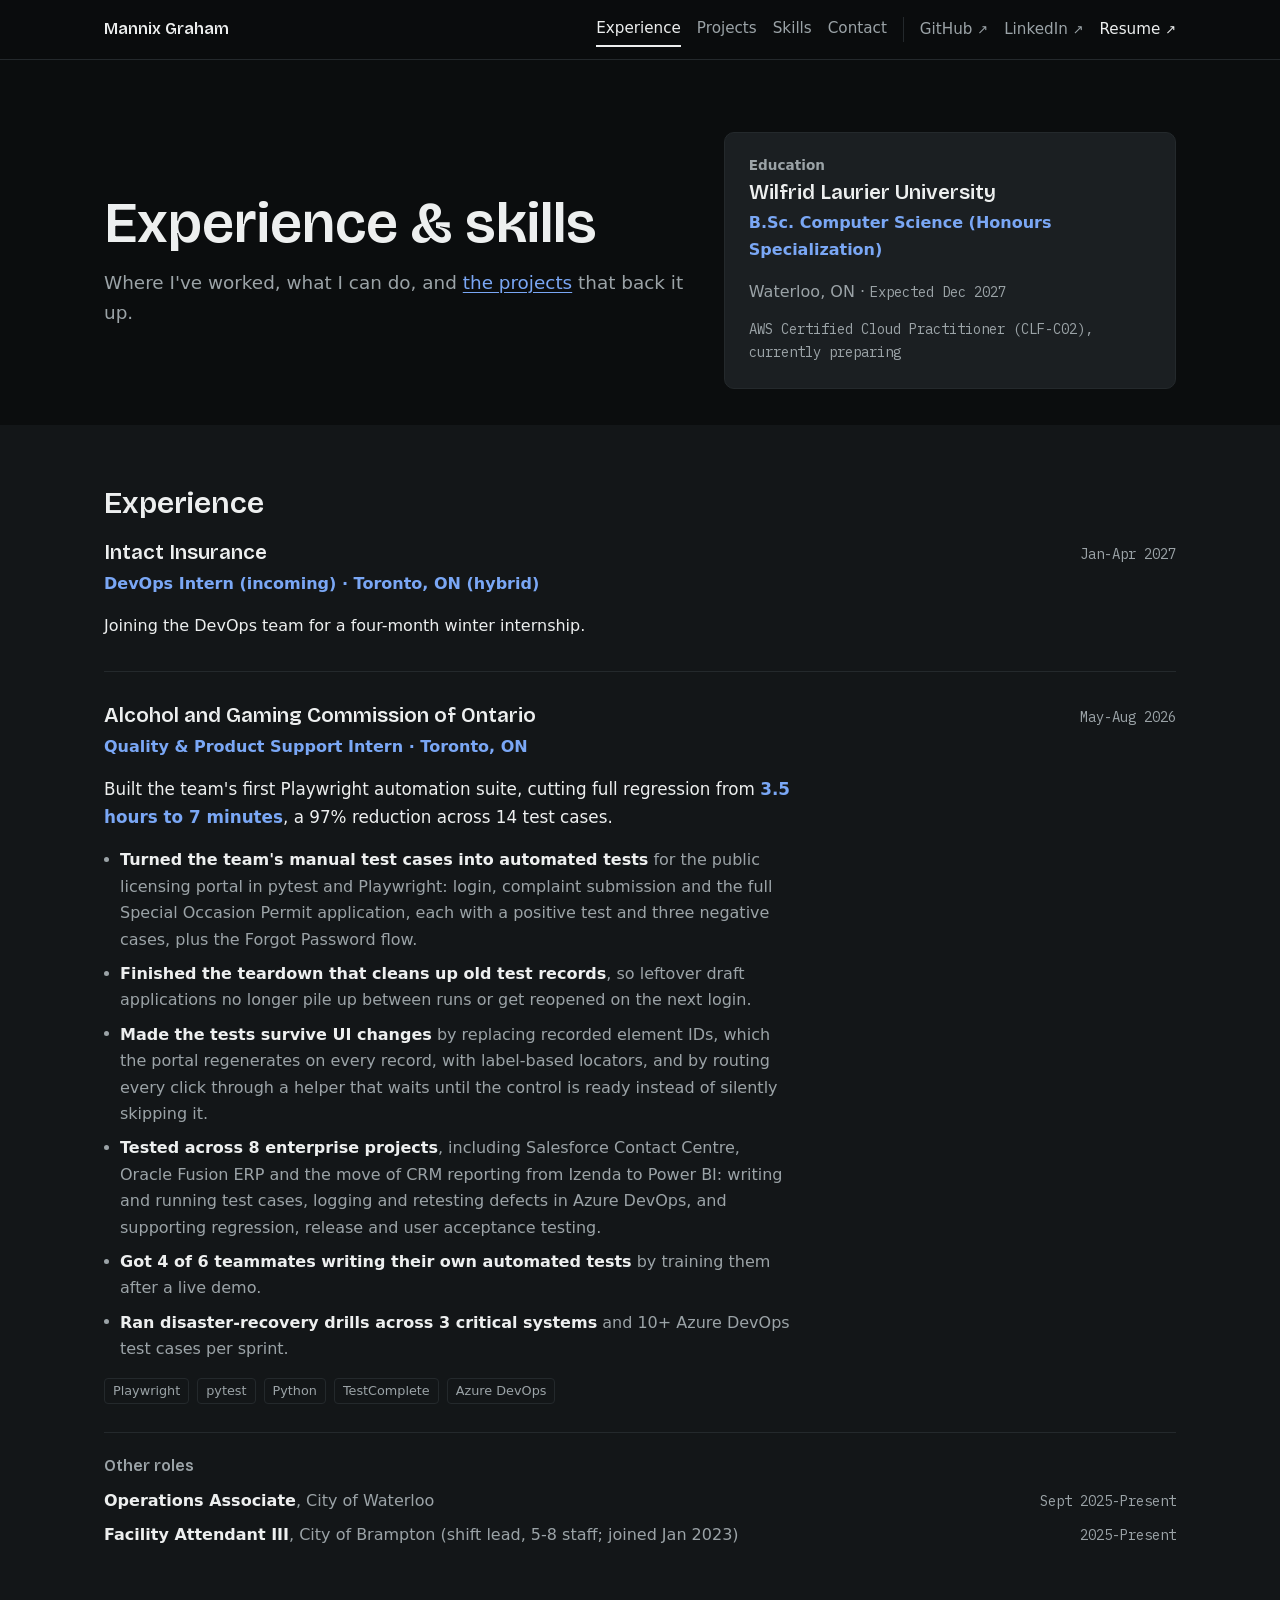
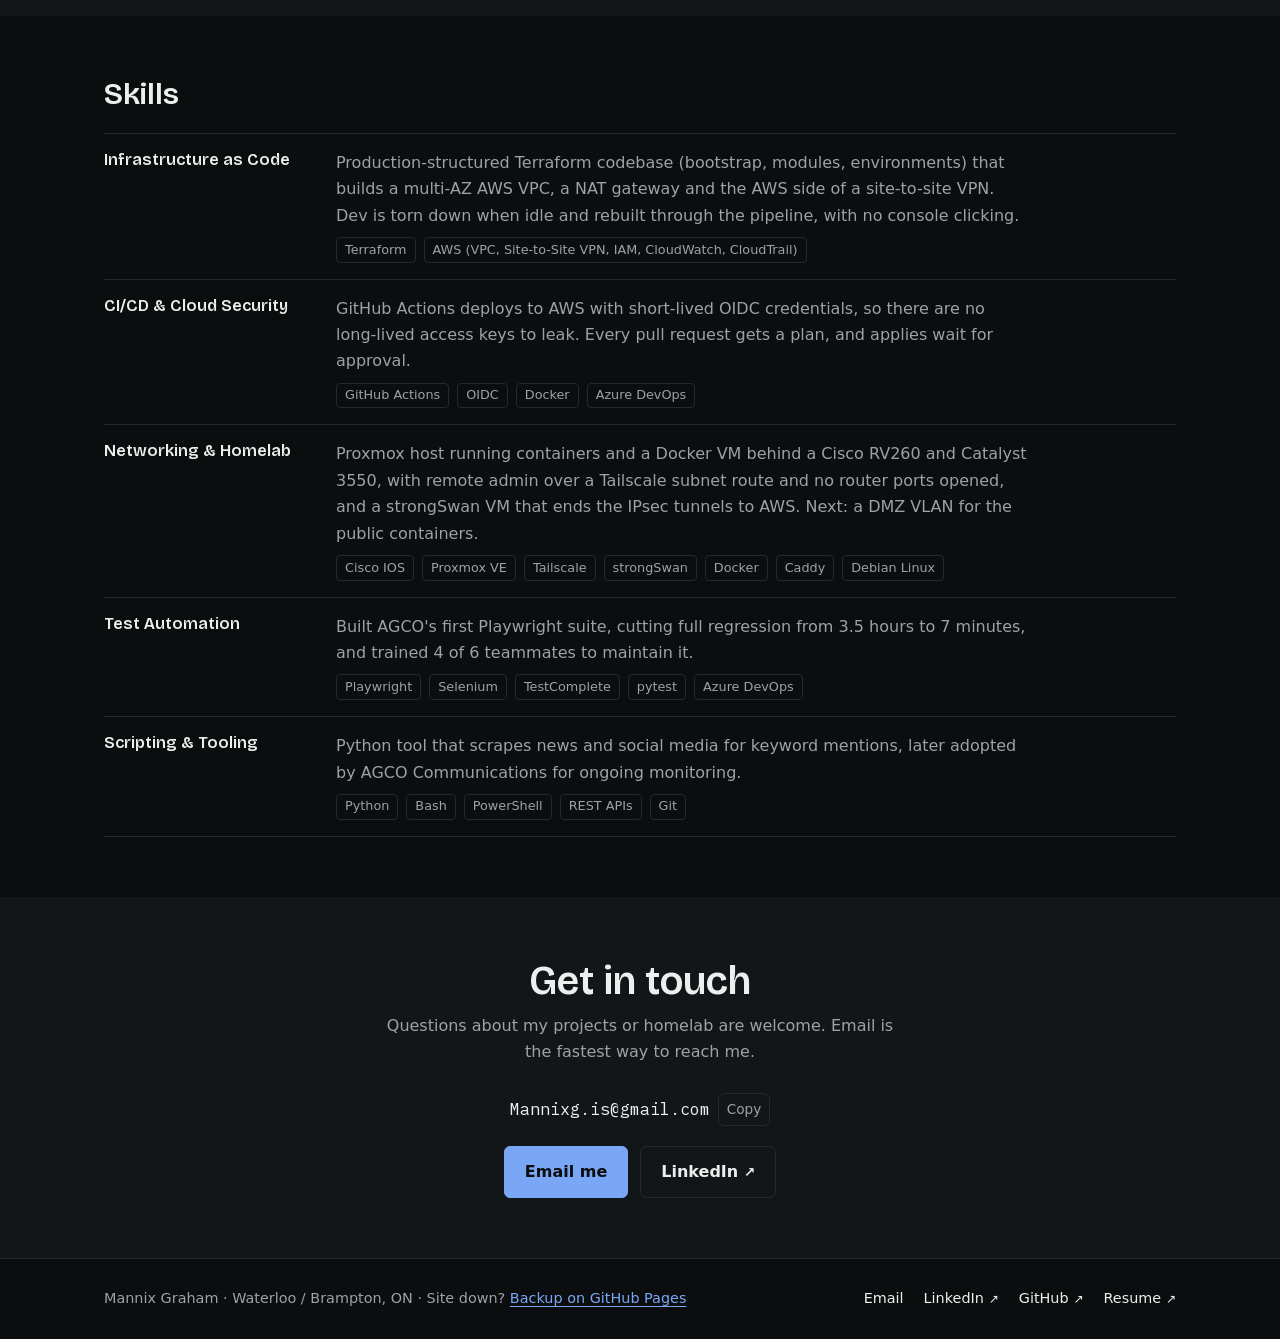
==== commit 563b9cc8: "feat: Intact internship dates and location; drop the internship search wording" ====
--- a/experience.html
+++ b/experience.html
@@ -4,13 +4,13 @@
   <meta charset="UTF-8" />
   <meta name="viewport" content="width=device-width, initial-scale=1" />
   <title>Experience | Mannix Graham</title>
-  <meta name="description" content="Incoming DevOps Intern at Intact (Winter 2027). Quality & Product Support Intern at AGCO (Playwright suite: 3.5h to 7m regression), plus skills in Terraform, AWS, GitHub Actions, Cisco networking and test automation." />
+  <meta name="description" content="Incoming DevOps Intern at Intact (Jan-Apr 2027). Quality & Product Support Intern at AGCO (Playwright suite: 3.5h to 7m regression), plus skills in Terraform, AWS, GitHub Actions, Cisco networking and test automation." />
   <meta name="theme-color" content="#0B0D0E" />
   <link rel="canonical" href="https://portfolio-site.tail8c489d.ts.net/experience.html" />
   <meta property="og:type" content="website" />
   <meta property="og:url" content="https://portfolio-site.tail8c489d.ts.net/experience.html" />
   <meta property="og:title" content="Experience | Mannix Graham" />
-  <meta property="og:description" content="Incoming DevOps Intern at Intact (Winter 2027). Quality & Product Support Intern at AGCO (Playwright suite: 3.5h to 7m regression), plus skills in Terraform, AWS, GitHub Actions, Cisco networking and test automation." />
+  <meta property="og:description" content="Incoming DevOps Intern at Intact (Jan-Apr 2027). Quality & Product Support Intern at AGCO (Playwright suite: 3.5h to 7m regression), plus skills in Terraform, AWS, GitHub Actions, Cisco networking and test automation." />
   <meta property="og:image" content="https://mannixgr.github.io/mannix-portfolio/og-experience.png" />
   <meta property="og:image:width" content="1200" />
   <meta property="og:image:height" content="630" />
@@ -67,7 +67,7 @@
             <h3>Intact Insurance</h3>
             <span class="entry-date">Jan-Apr 2027</span>
           </div>
-          <p class="entry-role">DevOps Intern (incoming)</p>
+          <p class="entry-role">DevOps Intern (incoming) · Toronto, ON (hybrid)</p>
           <p>Joining the DevOps team for a four-month winter internship.</p>
         </article>
 
@@ -146,14 +146,14 @@
     <!-- Contact -->
     <section class="cta band" id="contact" aria-labelledby="contact-title">
       <div class="container">
-        <h2 id="contact-title">Hiring for Summer 2027?</h2>
-        <p>I'm looking for Cloud, DevOps and SRE internships. Homelab questions are welcome too. Email is the fastest way to reach me.</p>
+        <h2 id="contact-title">Get in touch</h2>
+        <p>Questions about my projects or homelab are welcome. Email is the fastest way to reach me.</p>
         <p class="email-line">
           <span class="email-address">Mannixg.is@gmail.com</span>
           <button type="button" class="copy-btn" data-copy="Mannixg.is@gmail.com">Copy</button>
         </p>
         <div class="hero-actions">
-          <a class="btn btn-primary" href="mailto:Mannixg.is@gmail.com?subject=Internship%20opportunity">Email me</a>
+          <a class="btn btn-primary" href="mailto:Mannixg.is@gmail.com">Email me</a>
           <a class="btn" href="https://linkedin.com/in/mannixgraham" target="_blank" rel="noopener noreferrer">LinkedIn <span class="ext" aria-hidden="true">↗</span></a>
         </div>
       </div>
